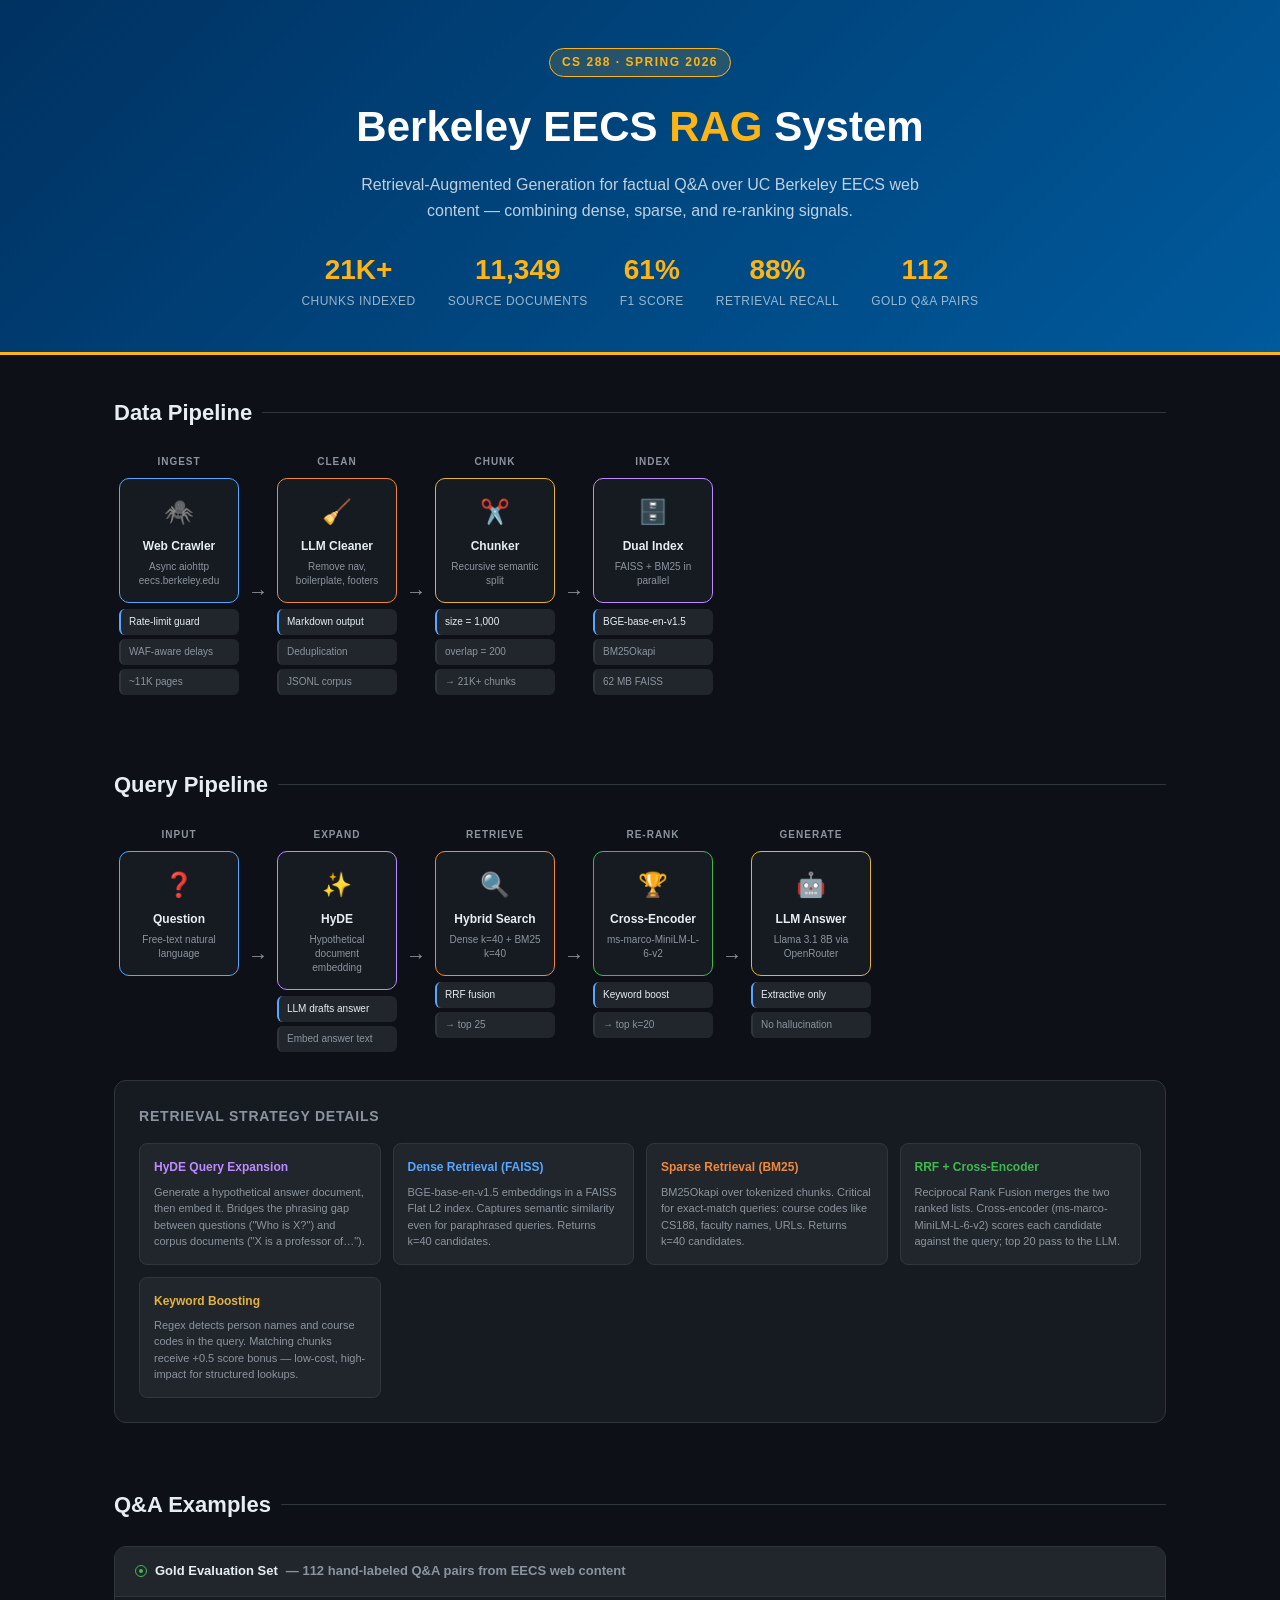
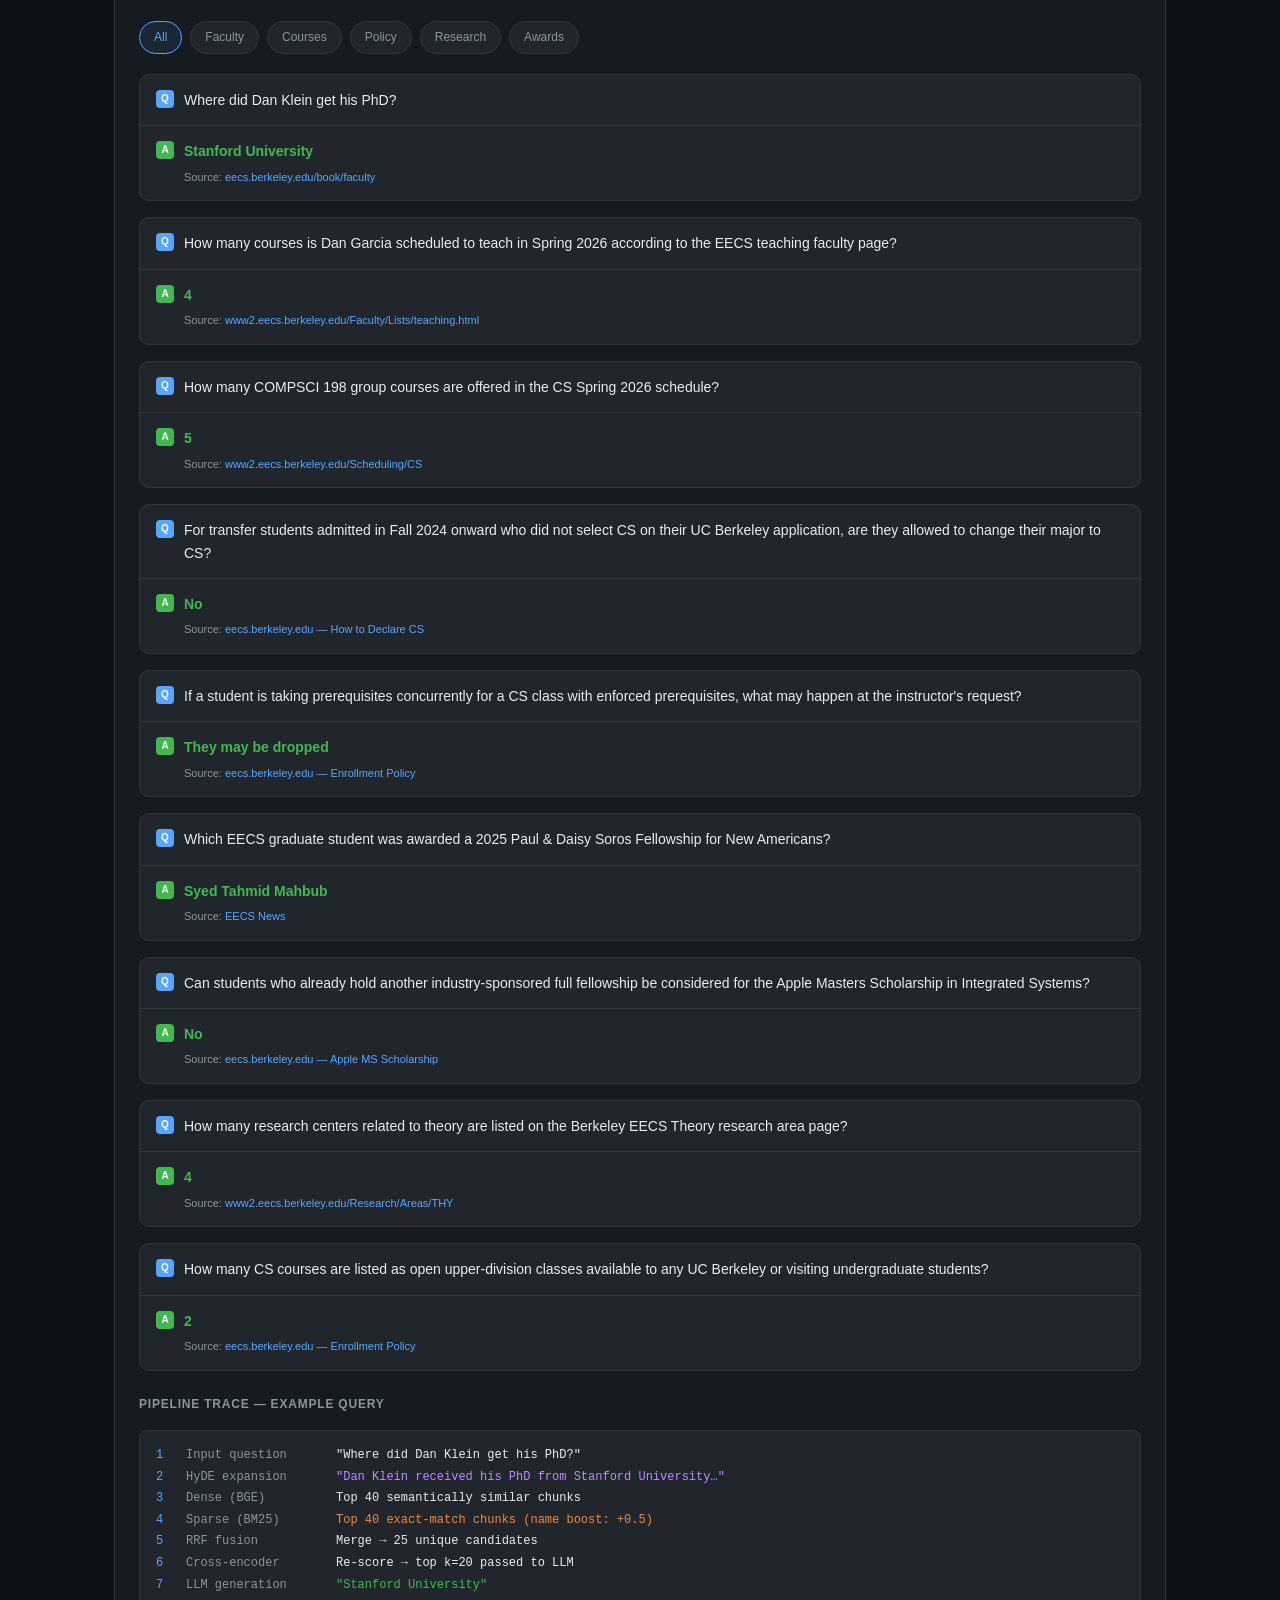
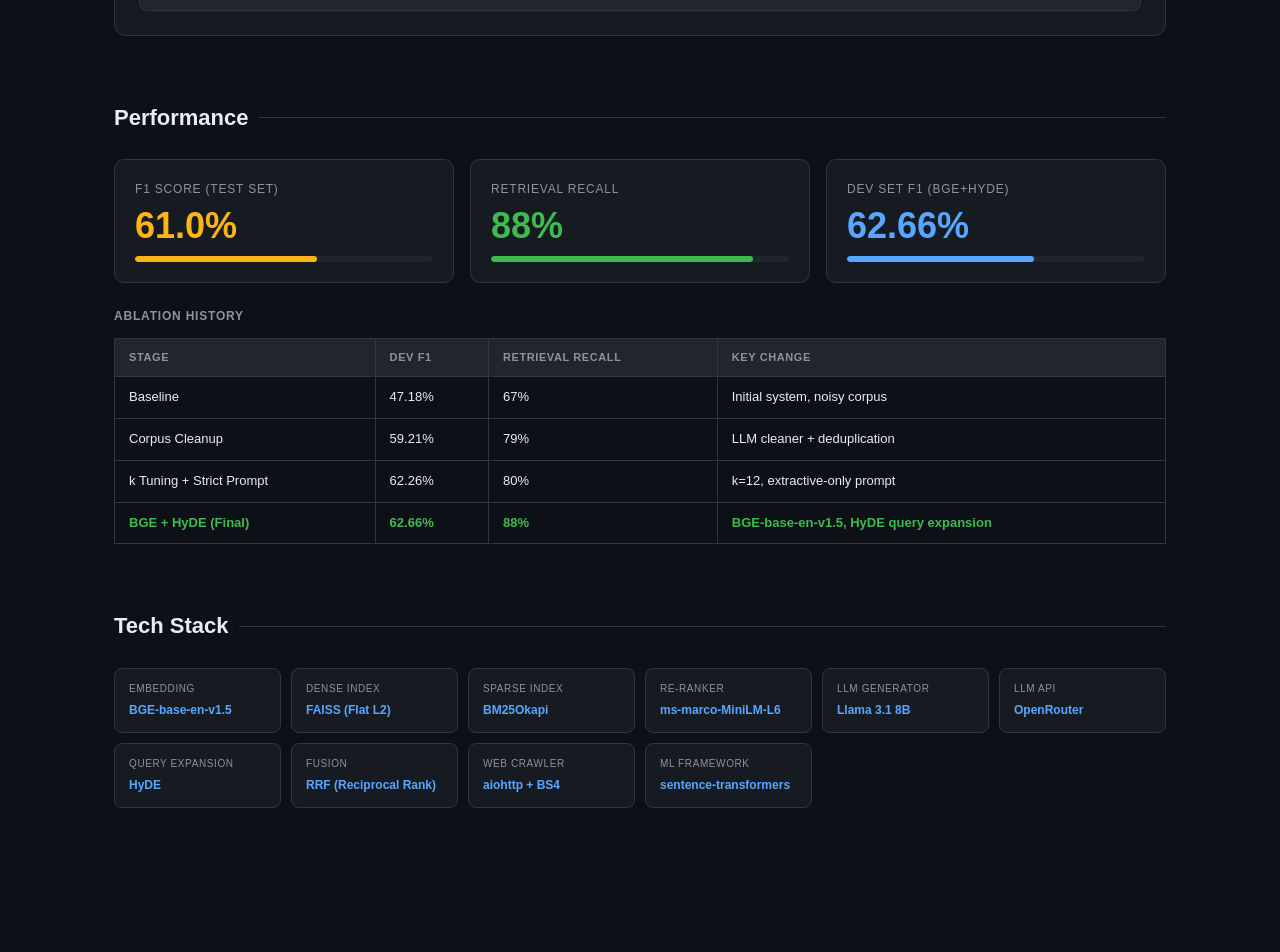
==== projects/rag-demo/index.html @ ad7ba049 "add new demo for rag project" ====
<!DOCTYPE html>
<html lang="en">
<head>
  <meta charset="UTF-8" />
  <meta name="viewport" content="width=device-width, initial-scale=1.0" />
  <title>Berkeley EECS RAG — Demo</title>
  <style>
    :root {
      --bg: #0d1117;
      --surface: #161b22;
      --surface2: #21262d;
      --border: #30363d;
      --blue: #58a6ff;
      --green: #3fb950;
      --orange: #f0883e;
      --purple: #bc8cff;
      --yellow: #e3b341;
      --red: #f85149;
      --text: #e6edf3;
      --text-muted: #8b949e;
      --berkeley-blue: #003262;
      --berkeley-gold: #fdb515;
    }

    * { box-sizing: border-box; margin: 0; padding: 0; }

    body {
      font-family: -apple-system, BlinkMacSystemFont, 'Segoe UI', sans-serif;
      background: var(--bg);
      color: var(--text);
      line-height: 1.6;
    }

    /* ── Header ── */
    header {
      background: linear-gradient(135deg, var(--berkeley-blue) 0%, #005a9c 100%);
      border-bottom: 3px solid var(--berkeley-gold);
      padding: 48px 24px 40px;
      text-align: center;
    }
    header .badge {
      display: inline-block;
      background: rgba(253,181,21,0.15);
      border: 1px solid var(--berkeley-gold);
      color: var(--berkeley-gold);
      font-size: 12px;
      font-weight: 600;
      letter-spacing: 1.5px;
      text-transform: uppercase;
      padding: 4px 12px;
      border-radius: 20px;
      margin-bottom: 16px;
    }
    header h1 {
      font-size: clamp(24px, 5vw, 42px);
      font-weight: 700;
      color: #fff;
      margin-bottom: 12px;
    }
    header h1 span { color: var(--berkeley-gold); }
    header p {
      color: rgba(255,255,255,0.75);
      font-size: 16px;
      max-width: 600px;
      margin: 0 auto 24px;
    }
    .stats-row {
      display: flex;
      justify-content: center;
      gap: 32px;
      flex-wrap: wrap;
    }
    .stat {
      text-align: center;
    }
    .stat-val {
      font-size: 28px;
      font-weight: 700;
      color: var(--berkeley-gold);
    }
    .stat-label {
      font-size: 12px;
      color: rgba(255,255,255,0.6);
      text-transform: uppercase;
      letter-spacing: 0.5px;
    }

    /* ── Layout ── */
    main {
      max-width: 1100px;
      margin: 0 auto;
      padding: 40px 24px 80px;
    }

    section { margin-bottom: 64px; }

    h2 {
      font-size: 22px;
      font-weight: 600;
      color: var(--text);
      margin-bottom: 24px;
      display: flex;
      align-items: center;
      gap: 10px;
    }
    h2::after {
      content: '';
      flex: 1;
      height: 1px;
      background: var(--border);
    }

    /* ── Pipeline ── */
    .pipeline {
      display: flex;
      align-items: stretch;
      gap: 0;
      overflow-x: auto;
      padding-bottom: 8px;
    }
    .pipe-group {
      display: flex;
      flex-direction: column;
      align-items: center;
      min-width: 130px;
    }
    .pipe-group-label {
      font-size: 10px;
      font-weight: 600;
      letter-spacing: 1px;
      text-transform: uppercase;
      color: var(--text-muted);
      margin-bottom: 8px;
      text-align: center;
    }
    .pipe-card {
      background: var(--surface);
      border: 1px solid var(--border);
      border-radius: 10px;
      padding: 14px 12px;
      text-align: center;
      width: 120px;
      transition: border-color 0.2s, transform 0.2s;
      cursor: default;
      position: relative;
    }
    .pipe-card:hover {
      transform: translateY(-3px);
    }
    .pipe-card .icon {
      font-size: 24px;
      margin-bottom: 6px;
    }
    .pipe-card .name {
      font-size: 12px;
      font-weight: 600;
      color: var(--text);
      margin-bottom: 4px;
    }
    .pipe-card .detail {
      font-size: 10px;
      color: var(--text-muted);
      line-height: 1.4;
    }

    /* color themes for pipeline stages */
    .pipe-card.blue  { border-color: var(--blue);   } .pipe-card.blue  .icon { color: var(--blue); }
    .pipe-card.green { border-color: var(--green);  } .pipe-card.green .icon { color: var(--green); }
    .pipe-card.orange{ border-color: var(--orange); } .pipe-card.orange .icon { color: var(--orange); }
    .pipe-card.purple{ border-color: var(--purple); } .pipe-card.purple .icon { color: var(--purple); }
    .pipe-card.yellow{ border-color: var(--yellow); } .pipe-card.yellow .icon { color: var(--yellow); }

    .pipe-arrow {
      display: flex;
      align-items: center;
      padding: 0 4px;
      margin-top: 32px; /* align with card center */
      color: var(--text-muted);
      font-size: 20px;
      flex-shrink: 0;
    }

    /* Sub-steps inside a group */
    .pipe-sub {
      display: flex;
      flex-direction: column;
      gap: 4px;
      margin-top: 6px;
    }
    .sub-step {
      background: var(--surface2);
      border-radius: 6px;
      padding: 5px 8px;
      font-size: 10px;
      color: var(--text-muted);
      text-align: left;
      width: 120px;
      border-left: 2px solid var(--border);
    }
    .sub-step.active { border-left-color: var(--blue); color: var(--text); }

    /* ── Retrieval detail box ── */
    .retrieval-box {
      background: var(--surface);
      border: 1px solid var(--border);
      border-radius: 12px;
      padding: 24px;
      margin-top: 12px;
    }
    .retrieval-box h3 {
      font-size: 14px;
      font-weight: 600;
      color: var(--text-muted);
      text-transform: uppercase;
      letter-spacing: 0.8px;
      margin-bottom: 16px;
    }
    .ret-grid {
      display: grid;
      grid-template-columns: repeat(auto-fit, minmax(200px, 1fr));
      gap: 12px;
    }
    .ret-card {
      background: var(--surface2);
      border: 1px solid var(--border);
      border-radius: 8px;
      padding: 14px;
    }
    .ret-card .ret-title {
      font-size: 12px;
      font-weight: 600;
      margin-bottom: 6px;
    }
    .ret-card .ret-desc {
      font-size: 11px;
      color: var(--text-muted);
      line-height: 1.5;
    }
    .ret-card.dense .ret-title { color: var(--blue); }
    .ret-card.sparse .ret-title { color: var(--orange); }
    .ret-card.hyde .ret-title { color: var(--purple); }
    .ret-card.rerank .ret-title { color: var(--green); }
    .ret-card.boost .ret-title { color: var(--yellow); }

    /* ── Demo section ── */
    .demo-container {
      background: var(--surface);
      border: 1px solid var(--border);
      border-radius: 12px;
      overflow: hidden;
    }
    .demo-header {
      background: var(--surface2);
      border-bottom: 1px solid var(--border);
      padding: 14px 20px;
      display: flex;
      align-items: center;
      gap: 8px;
      font-size: 13px;
      font-weight: 600;
      color: var(--text-muted);
    }
    .demo-header span { color: var(--text); }
    .demo-body { padding: 24px; }

    .example-chips {
      display: flex;
      flex-wrap: wrap;
      gap: 8px;
      margin-bottom: 20px;
    }
    .chip {
      background: var(--surface2);
      border: 1px solid var(--border);
      border-radius: 20px;
      padding: 6px 14px;
      font-size: 12px;
      color: var(--text-muted);
      cursor: pointer;
      transition: all 0.15s;
    }
    .chip:hover, .chip.active {
      border-color: var(--blue);
      color: var(--blue);
      background: rgba(88,166,255,0.08);
    }

    .qa-cards {
      display: flex;
      flex-direction: column;
      gap: 16px;
    }
    .qa-card {
      background: var(--surface2);
      border: 1px solid var(--border);
      border-radius: 10px;
      overflow: hidden;
      transition: border-color 0.2s;
    }
    .qa-card:hover { border-color: var(--blue); }
    .qa-q {
      padding: 14px 16px;
      font-size: 14px;
      color: var(--text);
      border-bottom: 1px solid var(--border);
      display: flex;
      align-items: flex-start;
      gap: 10px;
    }
    .qa-q::before {
      content: 'Q';
      background: var(--blue);
      color: #fff;
      font-size: 10px;
      font-weight: 700;
      width: 18px;
      height: 18px;
      border-radius: 4px;
      display: flex;
      align-items: center;
      justify-content: center;
      flex-shrink: 0;
      margin-top: 1px;
    }
    .qa-a {
      padding: 14px 16px;
      font-size: 14px;
      display: flex;
      align-items: flex-start;
      gap: 10px;
    }
    .qa-a::before {
      content: 'A';
      background: var(--green);
      color: #fff;
      font-size: 10px;
      font-weight: 700;
      width: 18px;
      height: 18px;
      border-radius: 4px;
      display: flex;
      align-items: center;
      justify-content: center;
      flex-shrink: 0;
      margin-top: 1px;
    }
    .qa-answer { color: var(--green); font-weight: 600; }
    .qa-source {
      margin-top: 6px;
      font-size: 11px;
      color: var(--text-muted);
    }
    .qa-source a { color: var(--blue); text-decoration: none; }
    .qa-source a:hover { text-decoration: underline; }

    /* Pipeline trace animation */
    .trace-box {
      background: var(--surface2);
      border: 1px solid var(--border);
      border-radius: 8px;
      padding: 14px 16px;
      font-family: 'SF Mono', 'Fira Code', monospace;
      font-size: 12px;
      color: var(--text-muted);
      margin-top: 16px;
      line-height: 1.8;
    }
    .trace-box .step { display: flex; gap: 10px; }
    .trace-box .step-num { color: var(--blue); min-width: 20px; }
    .trace-box .step-label { color: var(--text-muted); min-width: 140px; }
    .trace-box .step-val { color: var(--text); }
    .trace-box .step-val.green { color: var(--green); }
    .trace-box .step-val.orange { color: var(--orange); }
    .trace-box .step-val.purple { color: var(--purple); }

    /* ── Performance ── */
    .perf-grid {
      display: grid;
      grid-template-columns: repeat(auto-fit, minmax(220px, 1fr));
      gap: 16px;
    }
    .perf-card {
      background: var(--surface);
      border: 1px solid var(--border);
      border-radius: 10px;
      padding: 20px;
    }
    .perf-card .metric-name {
      font-size: 12px;
      text-transform: uppercase;
      letter-spacing: 0.8px;
      color: var(--text-muted);
      margin-bottom: 8px;
    }
    .perf-card .metric-val {
      font-size: 36px;
      font-weight: 700;
      color: var(--text);
      line-height: 1;
      margin-bottom: 12px;
    }
    .perf-card .metric-val.gold { color: var(--berkeley-gold); }
    .perf-card .metric-val.green { color: var(--green); }
    .perf-card .metric-val.blue { color: var(--blue); }
    .progress-bar {
      background: var(--surface2);
      border-radius: 4px;
      height: 6px;
      overflow: hidden;
    }
    .progress-fill {
      height: 100%;
      border-radius: 4px;
      transition: width 1.5s cubic-bezier(0.4,0,0.2,1);
    }
    .fill-gold { background: var(--berkeley-gold); }
    .fill-green { background: var(--green); }
    .fill-blue { background: var(--blue); }

    .ablation-table {
      width: 100%;
      border-collapse: collapse;
      font-size: 13px;
    }
    .ablation-table th {
      background: var(--surface2);
      border: 1px solid var(--border);
      padding: 10px 14px;
      text-align: left;
      color: var(--text-muted);
      font-weight: 600;
      font-size: 11px;
      text-transform: uppercase;
      letter-spacing: 0.6px;
    }
    .ablation-table td {
      border: 1px solid var(--border);
      padding: 10px 14px;
      color: var(--text);
    }
    .ablation-table tr:last-child td { color: var(--green); font-weight: 600; }
    .ablation-table tr:hover td { background: var(--surface2); }
    .ablation-table td.highlight { color: var(--berkeley-gold); }

    /* ── Tech stack ── */
    .stack-grid {
      display: grid;
      grid-template-columns: repeat(auto-fill, minmax(160px, 1fr));
      gap: 10px;
    }
    .stack-item {
      background: var(--surface);
      border: 1px solid var(--border);
      border-radius: 8px;
      padding: 12px 14px;
      font-size: 12px;
    }
    .stack-item .stack-role {
      font-size: 10px;
      text-transform: uppercase;
      letter-spacing: 0.6px;
      color: var(--text-muted);
      margin-bottom: 4px;
    }
    .stack-item .stack-name { font-weight: 600; color: var(--blue); }

    /* ── Responsive ── */
    @media (max-width: 700px) {
      .pipeline { flex-direction: column; align-items: flex-start; }
      .pipe-arrow { transform: rotate(90deg); margin: 4px auto; }
    }
  </style>
</head>
<body>

<!-- ═══════════════ HEADER ═══════════════ -->
<header>
  <div class="badge">CS 288 · Spring 2026</div>
  <h1>Berkeley EECS <span>RAG</span> System</h1>
  <p>Retrieval-Augmented Generation for factual Q&amp;A over UC Berkeley EECS web content — combining dense, sparse, and re-ranking signals.</p>
  <div class="stats-row">
    <div class="stat"><div class="stat-val">21K+</div><div class="stat-label">Chunks Indexed</div></div>
    <div class="stat"><div class="stat-val">11,349</div><div class="stat-label">Source Documents</div></div>
    <div class="stat"><div class="stat-val">61%</div><div class="stat-label">F1 Score</div></div>
    <div class="stat"><div class="stat-val">88%</div><div class="stat-label">Retrieval Recall</div></div>
    <div class="stat"><div class="stat-val">112</div><div class="stat-label">Gold Q&amp;A Pairs</div></div>
  </div>
</header>

<main>

  <!-- ═══════════════ DATA PIPELINE ═══════════════ -->
  <section>
    <h2>Data Pipeline</h2>
    <div class="pipeline">

      <!-- Stage 1: Crawl -->
      <div class="pipe-group">
        <div class="pipe-group-label">Ingest</div>
        <div class="pipe-card blue">
          <div class="icon">🕷️</div>
          <div class="name">Web Crawler</div>
          <div class="detail">Async aiohttp<br/>eecs.berkeley.edu</div>
        </div>
        <div class="pipe-sub">
          <div class="sub-step active">Rate-limit guard</div>
          <div class="sub-step">WAF-aware delays</div>
          <div class="sub-step">~11K pages</div>
        </div>
      </div>
      <div class="pipe-arrow">→</div>

      <!-- Stage 2: Clean -->
      <div class="pipe-group">
        <div class="pipe-group-label">Clean</div>
        <div class="pipe-card orange">
          <div class="icon">🧹</div>
          <div class="name">LLM Cleaner</div>
          <div class="detail">Remove nav, boilerplate, footers</div>
        </div>
        <div class="pipe-sub">
          <div class="sub-step active">Markdown output</div>
          <div class="sub-step">Deduplication</div>
          <div class="sub-step">JSONL corpus</div>
        </div>
      </div>
      <div class="pipe-arrow">→</div>

      <!-- Stage 3: Chunk -->
      <div class="pipe-group">
        <div class="pipe-group-label">Chunk</div>
        <div class="pipe-card yellow">
          <div class="icon">✂️</div>
          <div class="name">Chunker</div>
          <div class="detail">Recursive semantic split</div>
        </div>
        <div class="pipe-sub">
          <div class="sub-step active">size = 1,000</div>
          <div class="sub-step">overlap = 200</div>
          <div class="sub-step">→ 21K+ chunks</div>
        </div>
      </div>
      <div class="pipe-arrow">→</div>

      <!-- Stage 4: Index -->
      <div class="pipe-group">
        <div class="pipe-group-label">Index</div>
        <div class="pipe-card purple">
          <div class="icon">🗄️</div>
          <div class="name">Dual Index</div>
          <div class="detail">FAISS + BM25 in parallel</div>
        </div>
        <div class="pipe-sub">
          <div class="sub-step active">BGE-base-en-v1.5</div>
          <div class="sub-step">BM25Okapi</div>
          <div class="sub-step">62 MB FAISS</div>
        </div>
      </div>

    </div>
  </section>

  <!-- ═══════════════ QUERY PIPELINE ═══════════════ -->
  <section>
    <h2>Query Pipeline</h2>
    <div class="pipeline">

      <div class="pipe-group">
        <div class="pipe-group-label">Input</div>
        <div class="pipe-card blue">
          <div class="icon">❓</div>
          <div class="name">Question</div>
          <div class="detail">Free-text natural language</div>
        </div>
      </div>
      <div class="pipe-arrow">→</div>

      <div class="pipe-group">
        <div class="pipe-group-label">Expand</div>
        <div class="pipe-card purple">
          <div class="icon">✨</div>
          <div class="name">HyDE</div>
          <div class="detail">Hypothetical document embedding</div>
        </div>
        <div class="pipe-sub">
          <div class="sub-step active">LLM drafts answer</div>
          <div class="sub-step">Embed answer text</div>
        </div>
      </div>
      <div class="pipe-arrow">→</div>

      <div class="pipe-group">
        <div class="pipe-group-label">Retrieve</div>
        <div class="pipe-card orange">
          <div class="icon">🔍</div>
          <div class="name">Hybrid Search</div>
          <div class="detail">Dense k=40 + BM25 k=40</div>
        </div>
        <div class="pipe-sub">
          <div class="sub-step active">RRF fusion</div>
          <div class="sub-step">→ top 25</div>
        </div>
      </div>
      <div class="pipe-arrow">→</div>

      <div class="pipe-group">
        <div class="pipe-group-label">Re-rank</div>
        <div class="pipe-card green">
          <div class="icon">🏆</div>
          <div class="name">Cross-Encoder</div>
          <div class="detail">ms-marco-MiniLM-L-6-v2</div>
        </div>
        <div class="pipe-sub">
          <div class="sub-step active">Keyword boost</div>
          <div class="sub-step">→ top k=20</div>
        </div>
      </div>
      <div class="pipe-arrow">→</div>

      <div class="pipe-group">
        <div class="pipe-group-label">Generate</div>
        <div class="pipe-card yellow">
          <div class="icon">🤖</div>
          <div class="name">LLM Answer</div>
          <div class="detail">Llama 3.1 8B via OpenRouter</div>
        </div>
        <div class="pipe-sub">
          <div class="sub-step active">Extractive only</div>
          <div class="sub-step">No hallucination</div>
        </div>
      </div>

    </div>

    <!-- Retrieval detail -->
    <div class="retrieval-box" style="margin-top:20px;">
      <h3>Retrieval Strategy Details</h3>
      <div class="ret-grid">
        <div class="ret-card hyde">
          <div class="ret-title">HyDE Query Expansion</div>
          <div class="ret-desc">Generate a hypothetical answer document, then embed it. Bridges the phrasing gap between questions ("Who is X?") and corpus documents ("X is a professor of…").</div>
        </div>
        <div class="ret-card dense">
          <div class="ret-title">Dense Retrieval (FAISS)</div>
          <div class="ret-desc">BGE-base-en-v1.5 embeddings in a FAISS Flat L2 index. Captures semantic similarity even for paraphrased queries. Returns k=40 candidates.</div>
        </div>
        <div class="ret-card sparse">
          <div class="ret-title">Sparse Retrieval (BM25)</div>
          <div class="ret-desc">BM25Okapi over tokenized chunks. Critical for exact-match queries: course codes like CS188, faculty names, URLs. Returns k=40 candidates.</div>
        </div>
        <div class="ret-card rerank">
          <div class="ret-title">RRF + Cross-Encoder</div>
          <div class="ret-desc">Reciprocal Rank Fusion merges the two ranked lists. Cross-encoder (ms-marco-MiniLM-L-6-v2) scores each candidate against the query; top 20 pass to the LLM.</div>
        </div>
        <div class="ret-card boost">
          <div class="ret-title">Keyword Boosting</div>
          <div class="ret-desc">Regex detects person names and course codes in the query. Matching chunks receive +0.5 score bonus — low-cost, high-impact for structured lookups.</div>
        </div>
      </div>
    </div>
  </section>

  <!-- ═══════════════ Q&A DEMO ═══════════════ -->
  <section>
    <h2>Q&amp;A Examples</h2>
    <div class="demo-container">
      <div class="demo-header">
        <svg width="12" height="12" viewBox="0 0 12 12" fill="none"><circle cx="6" cy="6" r="5.5" stroke="#3fb950" stroke-width="1"/><circle cx="6" cy="6" r="2" fill="#3fb950"/></svg>
        <span>Gold Evaluation Set</span> — 112 hand-labeled Q&amp;A pairs from EECS web content
      </div>
      <div class="demo-body">
        <div class="example-chips" id="filterChips">
          <div class="chip active" onclick="filterCards('all', this)">All</div>
          <div class="chip" onclick="filterCards('faculty', this)">Faculty</div>
          <div class="chip" onclick="filterCards('courses', this)">Courses</div>
          <div class="chip" onclick="filterCards('policy', this)">Policy</div>
          <div class="chip" onclick="filterCards('research', this)">Research</div>
          <div class="chip" onclick="filterCards('awards', this)">Awards</div>
        </div>

        <div class="qa-cards" id="qaCards">

          <div class="qa-card" data-cat="faculty">
            <div class="qa-q">Where did Dan Klein get his PhD?</div>
            <div class="qa-a">
              <div>
                <span class="qa-answer">Stanford University</span>
                <div class="qa-source">Source: <a href="https://eecs.berkeley.edu/book/faculty/" target="_blank">eecs.berkeley.edu/book/faculty</a></div>
              </div>
            </div>
          </div>

          <div class="qa-card" data-cat="faculty">
            <div class="qa-q">How many courses is Dan Garcia scheduled to teach in Spring 2026 according to the EECS teaching faculty page?</div>
            <div class="qa-a">
              <div>
                <span class="qa-answer">4</span>
                <div class="qa-source">Source: <a href="https://www2.eecs.berkeley.edu/Faculty/Lists/teaching.html" target="_blank">www2.eecs.berkeley.edu/Faculty/Lists/teaching.html</a></div>
              </div>
            </div>
          </div>

          <div class="qa-card" data-cat="courses">
            <div class="qa-q">How many COMPSCI 198 group courses are offered in the CS Spring 2026 schedule?</div>
            <div class="qa-a">
              <div>
                <span class="qa-answer">5</span>
                <div class="qa-source">Source: <a href="https://www2.eecs.berkeley.edu/Scheduling/CS/schedule.html" target="_blank">www2.eecs.berkeley.edu/Scheduling/CS</a></div>
              </div>
            </div>
          </div>

          <div class="qa-card" data-cat="policy">
            <div class="qa-q">For transfer students admitted in Fall 2024 onward who did not select CS on their UC Berkeley application, are they allowed to change their major to CS?</div>
            <div class="qa-a">
              <div>
                <span class="qa-answer">No</span>
                <div class="qa-source">Source: <a href="https://eecs.berkeley.edu/resources/undergrads/cs/how-to-declare-cs/" target="_blank">eecs.berkeley.edu — How to Declare CS</a></div>
              </div>
            </div>
          </div>

          <div class="qa-card" data-cat="policy">
            <div class="qa-q">If a student is taking prerequisites concurrently for a CS class with enforced prerequisites, what may happen at the instructor's request?</div>
            <div class="qa-a">
              <div>
                <span class="qa-answer">They may be dropped</span>
                <div class="qa-source">Source: <a href="https://eecs.berkeley.edu/resources/undergrads/cs/enrollment-policy/" target="_blank">eecs.berkeley.edu — Enrollment Policy</a></div>
              </div>
            </div>
          </div>

          <div class="qa-card" data-cat="awards">
            <div class="qa-q">Which EECS graduate student was awarded a 2025 Paul &amp; Daisy Soros Fellowship for New Americans?</div>
            <div class="qa-a">
              <div>
                <span class="qa-answer">Syed Tahmid Mahbub</span>
                <div class="qa-source">Source: <a href="https://eecs.berkeley.edu/news/graduate-student-syed-tahmid-mahbub-awarded-paul-daisy-soros-fellowship/" target="_blank">EECS News</a></div>
              </div>
            </div>
          </div>

          <div class="qa-card" data-cat="policy">
            <div class="qa-q">Can students who already hold another industry-sponsored full fellowship be considered for the Apple Masters Scholarship in Integrated Systems?</div>
            <div class="qa-a">
              <div>
                <span class="qa-answer">No</span>
                <div class="qa-source">Source: <a href="https://eecs.berkeley.edu/academics/graduate/fellowships/apple-ms-scholarship/" target="_blank">eecs.berkeley.edu — Apple MS Scholarship</a></div>
              </div>
            </div>
          </div>

          <div class="qa-card" data-cat="research">
            <div class="qa-q">How many research centers related to theory are listed on the Berkeley EECS Theory research area page?</div>
            <div class="qa-a">
              <div>
                <span class="qa-answer">4</span>
                <div class="qa-source">Source: <a href="https://www2.eecs.berkeley.edu/Research/Areas/THY/" target="_blank">www2.eecs.berkeley.edu/Research/Areas/THY</a></div>
              </div>
            </div>
          </div>

          <div class="qa-card" data-cat="courses">
            <div class="qa-q">How many CS courses are listed as open upper-division classes available to any UC Berkeley or visiting undergraduate students?</div>
            <div class="qa-a">
              <div>
                <span class="qa-answer">2</span>
                <div class="qa-source">Source: <a href="https://eecs.berkeley.edu/resources/undergrads/cs/enrollment-policy/" target="_blank">eecs.berkeley.edu — Enrollment Policy</a></div>
              </div>
            </div>
          </div>

        </div>

        <!-- Trace example -->
        <div style="margin-top:24px;">
          <div style="font-size:12px; font-weight:600; text-transform:uppercase; letter-spacing:0.8px; color:var(--text-muted); margin-bottom:8px;">Pipeline Trace — Example Query</div>
          <div class="trace-box">
            <div class="step"><span class="step-num">1</span><span class="step-label">Input question</span><span class="step-val">"Where did Dan Klein get his PhD?"</span></div>
            <div class="step"><span class="step-num">2</span><span class="step-label">HyDE expansion</span><span class="step-val purple">"Dan Klein received his PhD from Stanford University…"</span></div>
            <div class="step"><span class="step-num">3</span><span class="step-label">Dense (BGE)</span><span class="step-val">Top 40 semantically similar chunks</span></div>
            <div class="step"><span class="step-num">4</span><span class="step-label">Sparse (BM25)</span><span class="step-val orange">Top 40 exact-match chunks (name boost: +0.5)</span></div>
            <div class="step"><span class="step-num">5</span><span class="step-label">RRF fusion</span><span class="step-val">Merge → 25 unique candidates</span></div>
            <div class="step"><span class="step-num">6</span><span class="step-label">Cross-encoder</span><span class="step-val">Re-score → top k=20 passed to LLM</span></div>
            <div class="step"><span class="step-num">7</span><span class="step-label">LLM generation</span><span class="step-val green">"Stanford University"</span></div>
          </div>
        </div>
      </div>
    </div>
  </section>

  <!-- ═══════════════ PERFORMANCE ═══════════════ -->
  <section>
    <h2>Performance</h2>
    <div class="perf-grid" style="margin-bottom:24px;">
      <div class="perf-card">
        <div class="metric-name">F1 Score (Test Set)</div>
        <div class="metric-val gold">61.0%</div>
        <div class="progress-bar"><div class="progress-fill fill-gold" style="width:61%"></div></div>
      </div>
      <div class="perf-card">
        <div class="metric-name">Retrieval Recall</div>
        <div class="metric-val green">88%</div>
        <div class="progress-bar"><div class="progress-fill fill-green" style="width:88%"></div></div>
      </div>
      <div class="perf-card">
        <div class="metric-name">Dev Set F1 (BGE+HyDE)</div>
        <div class="metric-val blue">62.66%</div>
        <div class="progress-bar"><div class="progress-fill fill-blue" style="width:62.66%"></div></div>
      </div>
    </div>

    <div style="margin-bottom:12px; font-size:12px; font-weight:600; text-transform:uppercase; letter-spacing:0.8px; color:var(--text-muted);">Ablation History</div>
    <table class="ablation-table">
      <thead>
        <tr>
          <th>Stage</th>
          <th>Dev F1</th>
          <th>Retrieval Recall</th>
          <th>Key Change</th>
        </tr>
      </thead>
      <tbody>
        <tr>
          <td>Baseline</td>
          <td>47.18%</td>
          <td>67%</td>
          <td>Initial system, noisy corpus</td>
        </tr>
        <tr>
          <td>Corpus Cleanup</td>
          <td>59.21%</td>
          <td>79%</td>
          <td>LLM cleaner + deduplication</td>
        </tr>
        <tr>
          <td>k Tuning + Strict Prompt</td>
          <td>62.26%</td>
          <td>80%</td>
          <td>k=12, extractive-only prompt</td>
        </tr>
        <tr>
          <td>BGE + HyDE (Final)</td>
          <td class="highlight">62.66%</td>
          <td class="highlight">88%</td>
          <td>BGE-base-en-v1.5, HyDE query expansion</td>
        </tr>
      </tbody>
    </table>
  </section>

  <!-- ═══════════════ TECH STACK ═══════════════ -->
  <section>
    <h2>Tech Stack</h2>
    <div class="stack-grid">
      <div class="stack-item"><div class="stack-role">Embedding</div><div class="stack-name">BGE-base-en-v1.5</div></div>
      <div class="stack-item"><div class="stack-role">Dense Index</div><div class="stack-name">FAISS (Flat L2)</div></div>
      <div class="stack-item"><div class="stack-role">Sparse Index</div><div class="stack-name">BM25Okapi</div></div>
      <div class="stack-item"><div class="stack-role">Re-ranker</div><div class="stack-name">ms-marco-MiniLM-L6</div></div>
      <div class="stack-item"><div class="stack-role">LLM Generator</div><div class="stack-name">Llama 3.1 8B</div></div>
      <div class="stack-item"><div class="stack-role">LLM API</div><div class="stack-name">OpenRouter</div></div>
      <div class="stack-item"><div class="stack-role">Query Expansion</div><div class="stack-name">HyDE</div></div>
      <div class="stack-item"><div class="stack-role">Fusion</div><div class="stack-name">RRF (Reciprocal Rank)</div></div>
      <div class="stack-item"><div class="stack-role">Web Crawler</div><div class="stack-name">aiohttp + BS4</div></div>
      <div class="stack-item"><div class="stack-role">ML Framework</div><div class="stack-name">sentence-transformers</div></div>
    </div>
  </section>

</main>

<script>
  function filterCards(cat, el) {
    document.querySelectorAll('#filterChips .chip').forEach(c => c.classList.remove('active'));
    el.classList.add('active');
    document.querySelectorAll('#qaCards .qa-card').forEach(card => {
      card.style.display = (cat === 'all' || card.dataset.cat === cat) ? '' : 'none';
    });
  }

  // Animate progress bars on scroll
  const observer = new IntersectionObserver(entries => {
    entries.forEach(e => {
      if (e.isIntersecting) {
        e.target.querySelectorAll('.progress-fill').forEach(bar => {
          bar.style.width = bar.style.width; // trigger reflow
        });
      }
    });
  }, { threshold: 0.3 });
  document.querySelectorAll('.perf-card').forEach(c => observer.observe(c));
</script>

</body>
</html>
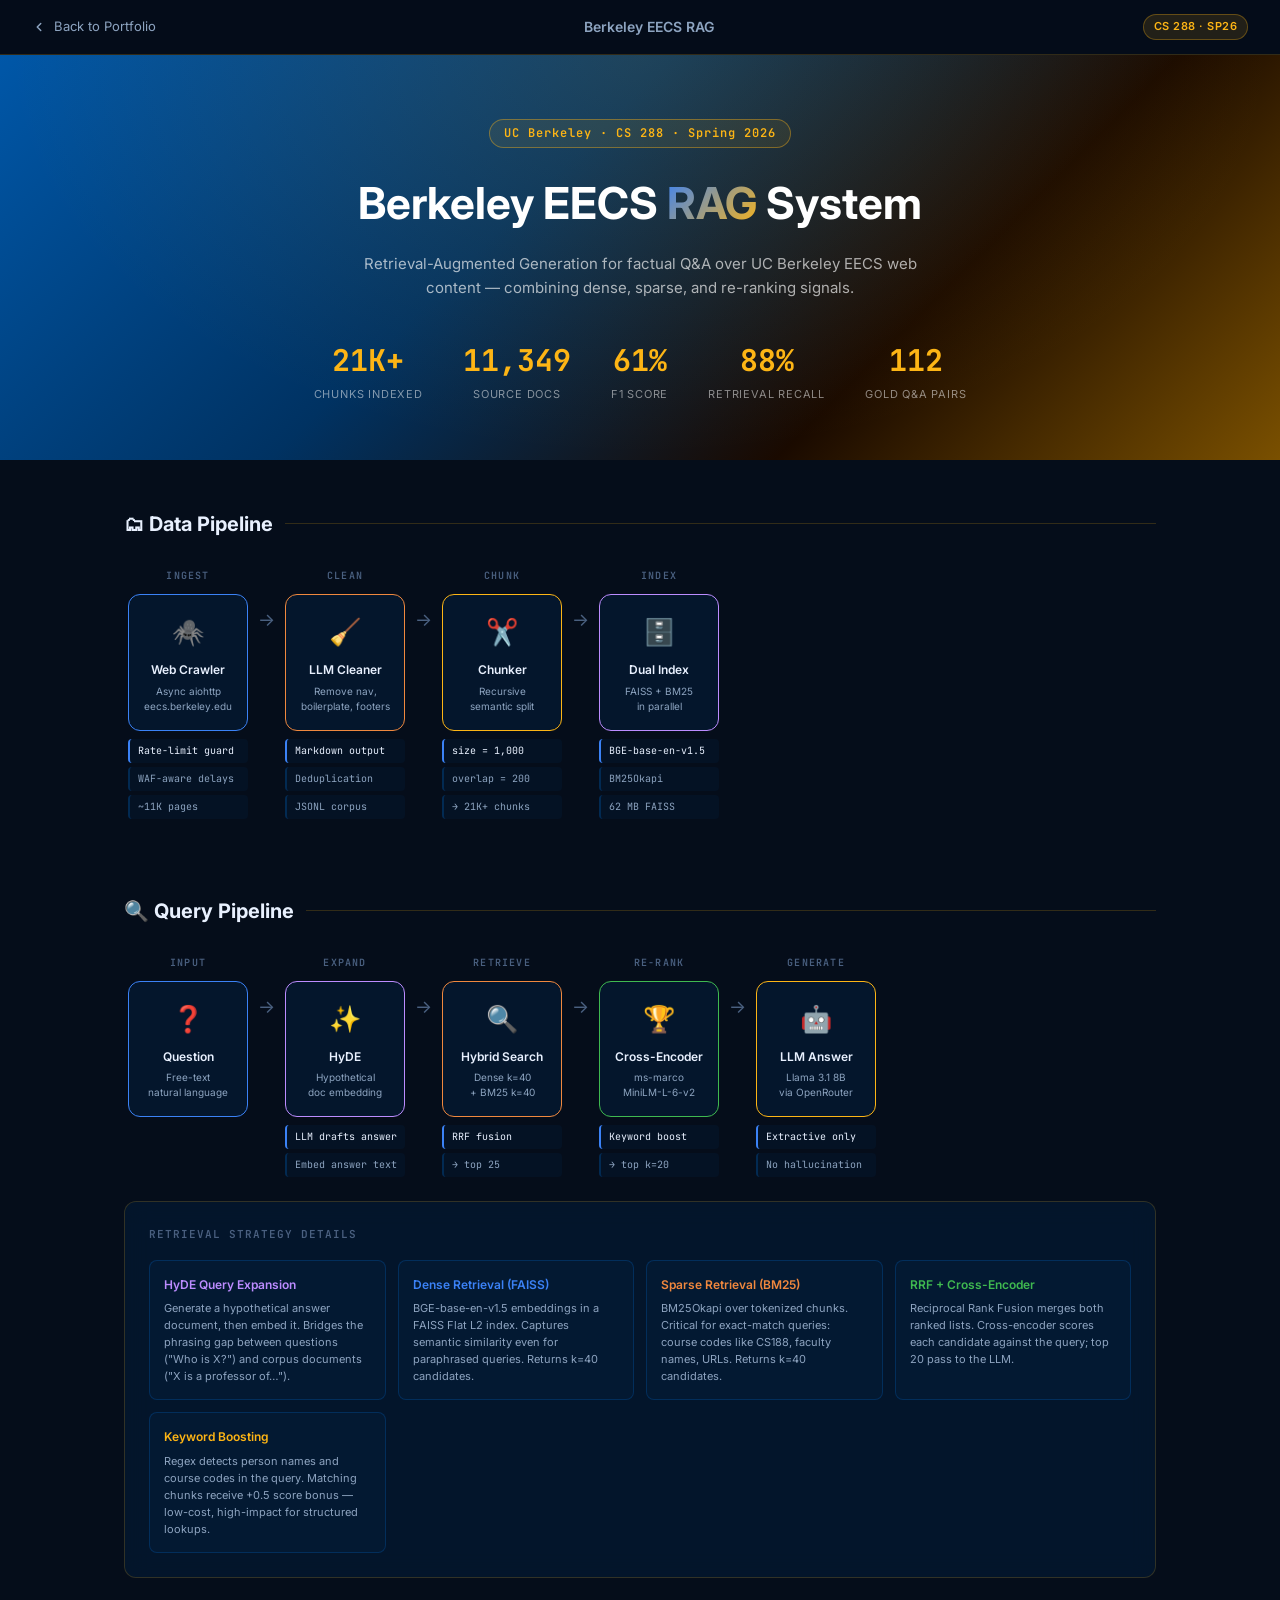
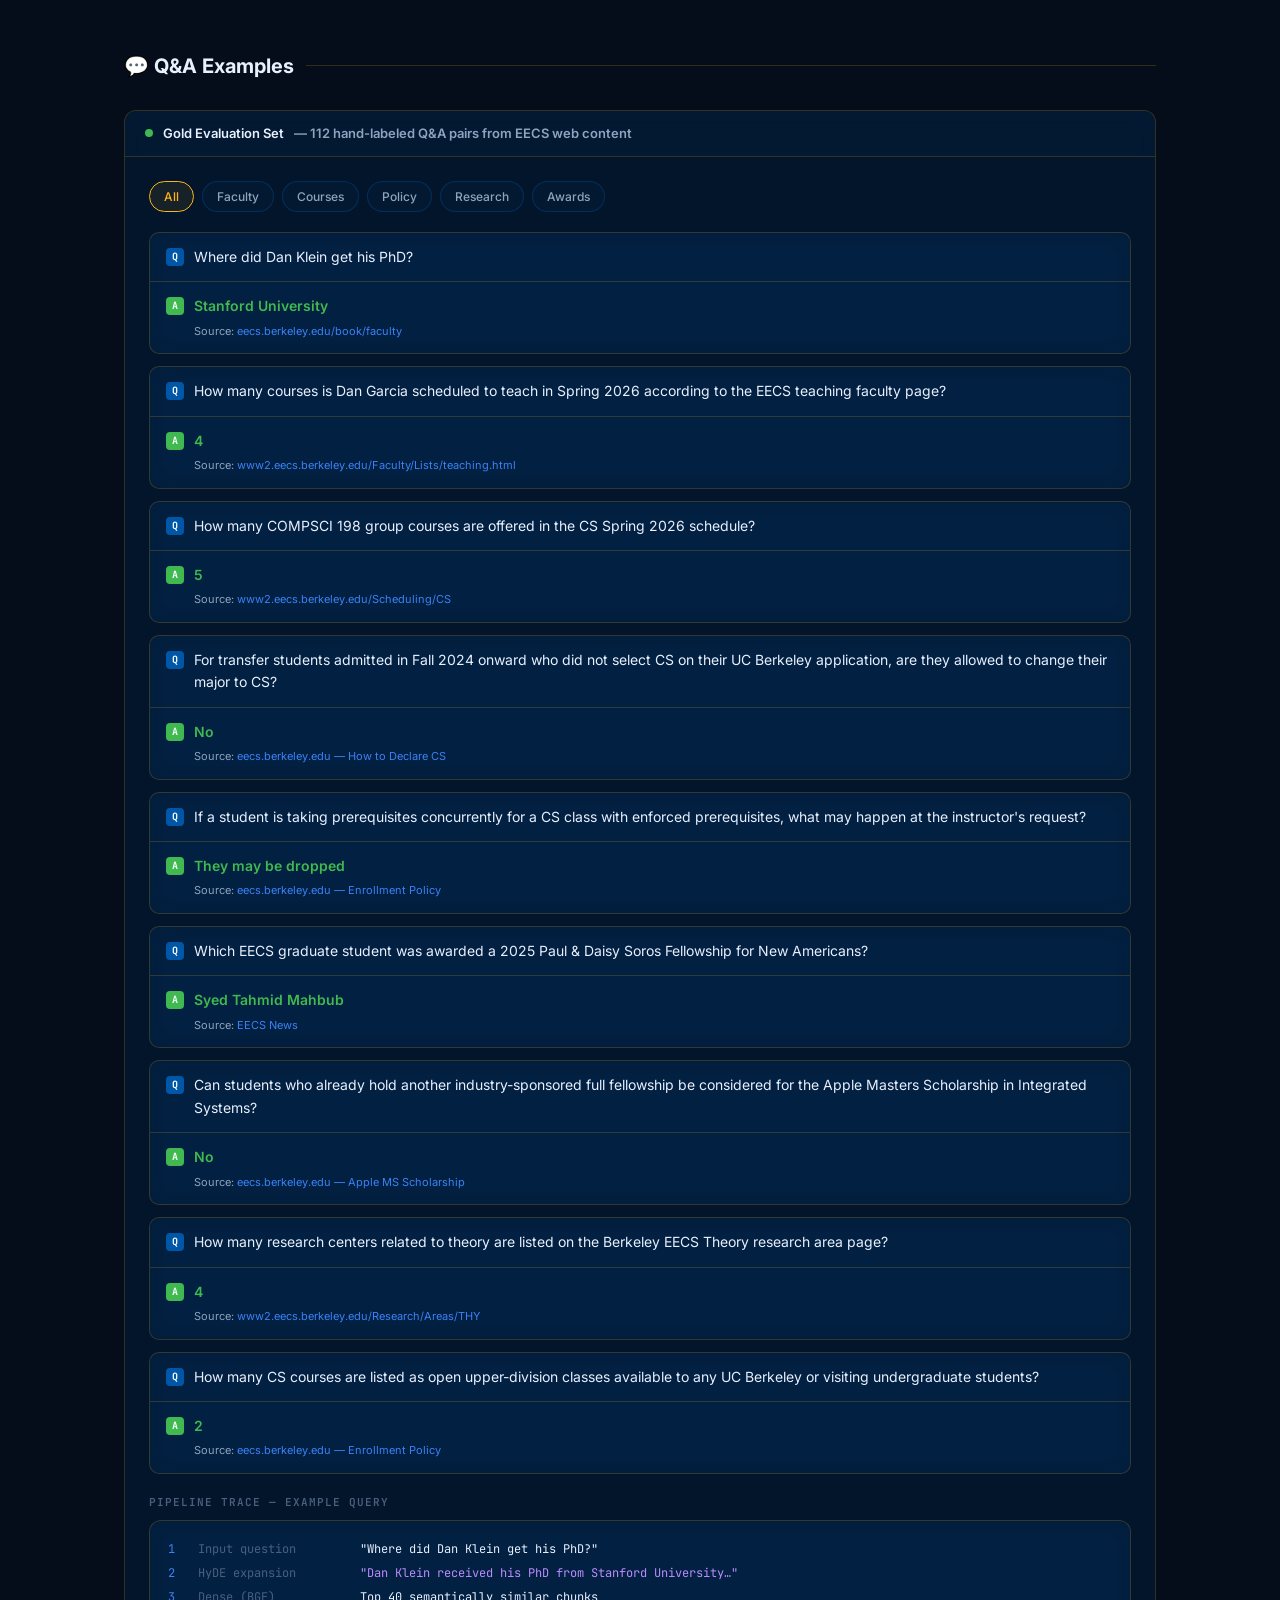
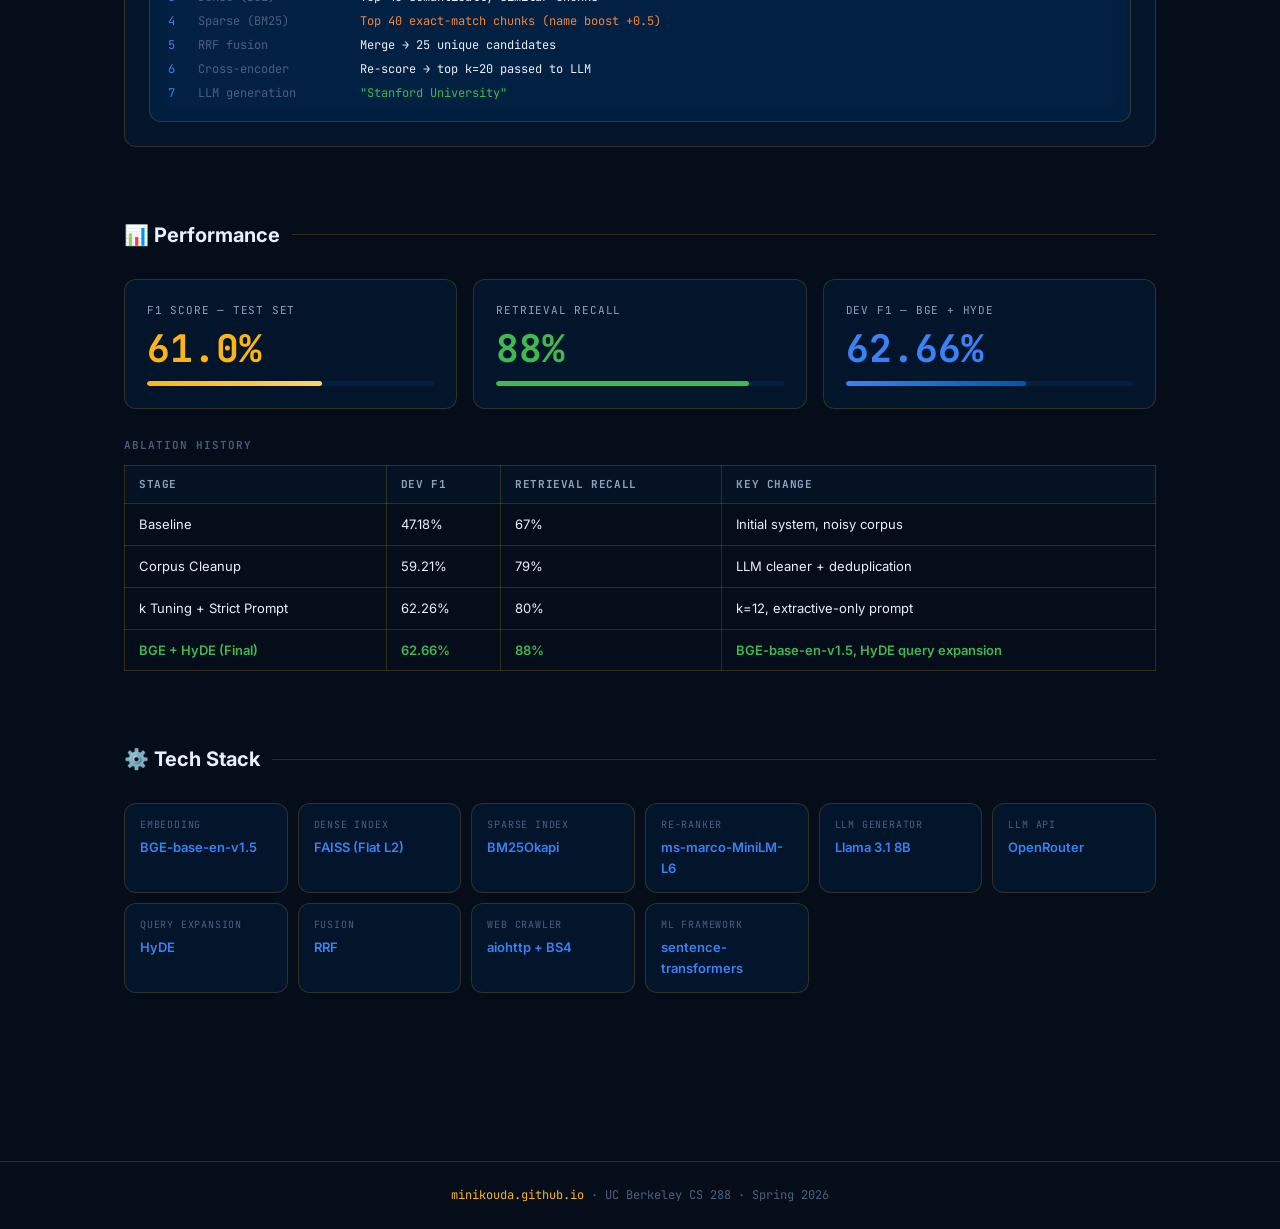
==== commit 5b473780: "new ignore" ====
--- a/projects/rag-demo/index.html
+++ b/projects/rag-demo/index.html
@@ -3,105 +3,182 @@
 <head>
   <meta charset="UTF-8" />
   <meta name="viewport" content="width=device-width, initial-scale=1.0" />
-  <title>Berkeley EECS RAG — Demo</title>
+  <title>Berkeley EECS RAG — Pipeline Demo</title>
+  <link rel="preconnect" href="https://fonts.googleapis.com" />
+  <link rel="preconnect" href="https://fonts.gstatic.com" crossorigin />
+  <link href="https://fonts.googleapis.com/css2?family=Inter:wght@400;500;600;700&family=JetBrains+Mono:wght@400;600&display=swap" rel="stylesheet" />
   <style>
+    *, *::before, *::after { box-sizing: border-box; margin: 0; padding: 0; }
+
     :root {
-      --bg: #0d1117;
-      --surface: #161b22;
-      --surface2: #21262d;
-      --border: #30363d;
-      --blue: #58a6ff;
-      --green: #3fb950;
+      --blue:        #003262;
+      --blue-mid:    #0057a8;
+      --blue-light:  #3b82f6;
+      --gold:        #FDB515;
+      --gold-light:  #ffd166;
+      --bg:          #050d1a;
+      --bg2:         #0a1628;
+      --bg3:         #0f1f38;
+      --surface:     rgba(0, 50, 98, 0.25);
+      --surface2:    rgba(0, 50, 98, 0.15);
+      --border:      rgba(253, 181, 21, 0.18);
+      --border2:     rgba(0, 87, 168, 0.35);
+      --text:        #e8f0fe;
+      --text-muted:  #8da4c0;
+      --text-dim:    #4a6080;
+      --grad:        linear-gradient(135deg, var(--blue-light), var(--gold));
+      --radius:      12px;
+      --shadow:      0 8px 32px rgba(0,0,0,0.4);
+      --shadow-glow: 0 0 30px rgba(253,181,21,0.12);
+      --green:  #3fb950;
+      --purple: #bc8cff;
       --orange: #f0883e;
-      --purple: #bc8cff;
-      --yellow: #e3b341;
-      --red: #f85149;
-      --text: #e6edf3;
-      --text-muted: #8b949e;
-      --berkeley-blue: #003262;
-      --berkeley-gold: #fdb515;
-    }
-
-    * { box-sizing: border-box; margin: 0; padding: 0; }
-
+    }
+
+    html { scroll-behavior: smooth; }
     body {
-      font-family: -apple-system, BlinkMacSystemFont, 'Segoe UI', sans-serif;
+      font-family: 'Inter', sans-serif;
       background: var(--bg);
       color: var(--text);
       line-height: 1.6;
-    }
-
-    /* ── Header ── */
+      overflow-x: hidden;
+    }
+    a { color: inherit; text-decoration: none; }
+    .mono { font-family: 'JetBrains Mono', monospace; }
+
+    ::-webkit-scrollbar { width: 6px; }
+    ::-webkit-scrollbar-track { background: var(--bg); }
+    ::-webkit-scrollbar-thumb { background: var(--blue-mid); border-radius: 3px; }
+    ::-webkit-scrollbar-thumb:hover { background: var(--gold); }
+
+    .glass-card {
+      background: var(--surface);
+      border: 1px solid var(--border);
+      border-radius: var(--radius);
+      backdrop-filter: blur(12px);
+      -webkit-backdrop-filter: blur(12px);
+    }
+
+    /* ── NAV ── */
+    nav {
+      position: sticky;
+      top: 0;
+      z-index: 100;
+      background: rgba(5, 13, 26, 0.85);
+      backdrop-filter: blur(16px);
+      border-bottom: 1px solid var(--border);
+      padding: 14px 32px;
+      display: flex;
+      align-items: center;
+      justify-content: space-between;
+    }
+    .nav-back {
+      display: flex;
+      align-items: center;
+      gap: 8px;
+      font-size: 13px;
+      color: var(--text-muted);
+      transition: color 0.2s;
+    }
+    .nav-back:hover { color: var(--gold); }
+    .nav-title { font-size: 14px; font-weight: 600; color: var(--text-muted); }
+    .nav-badge {
+      font-size: 11px;
+      background: rgba(253,181,21,0.12);
+      border: 1px solid rgba(253,181,21,0.3);
+      color: var(--gold);
+      padding: 3px 10px;
+      border-radius: 20px;
+      font-weight: 600;
+      letter-spacing: 0.5px;
+    }
+
+    /* ── HEADER ── */
     header {
-      background: linear-gradient(135deg, var(--berkeley-blue) 0%, #005a9c 100%);
-      border-bottom: 3px solid var(--berkeley-gold);
-      padding: 48px 24px 40px;
+      background: linear-gradient(135deg, #0057a8 0%, #003262 40%, #1a0a00 70%, #7a5000 100%);
+      padding: 64px 24px 56px;
       text-align: center;
-    }
-    header .badge {
+      position: relative;
+      overflow: hidden;
+    }
+    header::before {
+      content: '';
+      position: absolute;
+      inset: 0;
+      background: radial-gradient(ellipse at 50% 0%, rgba(253,181,21,0.12) 0%, transparent 70%);
+      pointer-events: none;
+    }
+    .course-tag {
       display: inline-block;
-      background: rgba(253,181,21,0.15);
-      border: 1px solid var(--berkeley-gold);
-      color: var(--berkeley-gold);
+      font-family: 'JetBrains Mono', monospace;
       font-size: 12px;
       font-weight: 600;
-      letter-spacing: 1.5px;
-      text-transform: uppercase;
-      padding: 4px 12px;
+      color: var(--gold);
+      border: 1px solid rgba(253,181,21,0.4);
+      background: rgba(253,181,21,0.08);
+      padding: 4px 14px;
       border-radius: 20px;
-      margin-bottom: 16px;
+      margin-bottom: 20px;
+      letter-spacing: 1px;
+      position: relative;
     }
     header h1 {
-      font-size: clamp(24px, 5vw, 42px);
+      font-size: clamp(26px, 5vw, 44px);
       font-weight: 700;
       color: #fff;
-      margin-bottom: 12px;
-    }
-    header h1 span { color: var(--berkeley-gold); }
+      margin-bottom: 14px;
+      position: relative;
+    }
+    header h1 span {
+      background: linear-gradient(135deg, var(--blue-light), var(--gold));
+      -webkit-background-clip: text;
+      -webkit-text-fill-color: transparent;
+      background-clip: text;
+    }
     header p {
-      color: rgba(255,255,255,0.75);
-      font-size: 16px;
-      max-width: 600px;
-      margin: 0 auto 24px;
+      color: rgba(255,255,255,0.65);
+      font-size: 15px;
+      max-width: 580px;
+      margin: 0 auto 36px;
+      position: relative;
     }
     .stats-row {
       display: flex;
       justify-content: center;
-      gap: 32px;
+      gap: 40px;
       flex-wrap: wrap;
-    }
-    .stat {
-      text-align: center;
+      position: relative;
     }
     .stat-val {
-      font-size: 28px;
+      font-size: 30px;
       font-weight: 700;
-      color: var(--berkeley-gold);
+      color: var(--gold);
+      font-family: 'JetBrains Mono', monospace;
     }
     .stat-label {
-      font-size: 12px;
-      color: rgba(255,255,255,0.6);
+      font-size: 11px;
+      color: rgba(255,255,255,0.5);
       text-transform: uppercase;
-      letter-spacing: 0.5px;
-    }
-
-    /* ── Layout ── */
+      letter-spacing: 0.8px;
+      margin-top: 2px;
+    }
+
+    /* ── MAIN ── */
     main {
-      max-width: 1100px;
+      max-width: 1080px;
       margin: 0 auto;
-      padding: 40px 24px 80px;
-    }
-
-    section { margin-bottom: 64px; }
+      padding: 48px 24px 96px;
+    }
+    section { margin-bottom: 72px; }
 
     h2 {
-      font-size: 22px;
-      font-weight: 600;
+      font-size: 20px;
+      font-weight: 700;
       color: var(--text);
-      margin-bottom: 24px;
+      margin-bottom: 28px;
       display: flex;
       align-items: center;
-      gap: 10px;
+      gap: 12px;
     }
     h2::after {
       content: '';
@@ -110,207 +187,145 @@
       background: var(--border);
     }
 
-    /* ── Pipeline ── */
+    /* ── PIPELINE ── */
     .pipeline {
       display: flex;
-      align-items: stretch;
-      gap: 0;
+      align-items: flex-start;
       overflow-x: auto;
-      padding-bottom: 8px;
+      padding-bottom: 4px;
     }
     .pipe-group {
       display: flex;
       flex-direction: column;
       align-items: center;
-      min-width: 130px;
-    }
-    .pipe-group-label {
+      min-width: 128px;
+    }
+    .pipe-label {
       font-size: 10px;
+      font-weight: 600;
+      letter-spacing: 1.2px;
+      text-transform: uppercase;
+      color: var(--text-dim);
+      margin-bottom: 10px;
+      font-family: 'JetBrains Mono', monospace;
+    }
+    .pipe-card {
+      background: var(--surface);
+      border: 1px solid var(--border2);
+      border-radius: var(--radius);
+      padding: 16px 12px;
+      text-align: center;
+      width: 120px;
+      transition: border-color 0.2s, transform 0.2s, box-shadow 0.2s;
+      cursor: default;
+    }
+    .pipe-card:hover { transform: translateY(-4px); box-shadow: var(--shadow-glow); }
+    .pipe-card .p-icon { font-size: 26px; margin-bottom: 8px; }
+    .pipe-card .p-name { font-size: 12px; font-weight: 600; color: var(--text); margin-bottom: 4px; }
+    .pipe-card .p-detail { font-size: 10px; color: var(--text-muted); line-height: 1.5; }
+
+    .pipe-card.c-blue   { border-color: var(--blue-light); } .pipe-card.c-blue   .p-icon { color: var(--blue-light); }
+    .pipe-card.c-gold   { border-color: var(--gold);       } .pipe-card.c-gold   .p-icon { color: var(--gold); }
+    .pipe-card.c-purple { border-color: var(--purple);     } .pipe-card.c-purple .p-icon { color: var(--purple); }
+    .pipe-card.c-orange { border-color: var(--orange);     } .pipe-card.c-orange .p-icon { color: var(--orange); }
+    .pipe-card.c-green  { border-color: var(--green);      } .pipe-card.c-green  .p-icon { color: var(--green); }
+
+    .pipe-sub { display: flex; flex-direction: column; gap: 4px; margin-top: 8px; }
+    .sub-step {
+      background: var(--surface2);
+      border-left: 2px solid var(--border2);
+      border-radius: 4px;
+      padding: 4px 8px;
+      font-size: 10px;
+      color: var(--text-muted);
+      width: 120px;
+      font-family: 'JetBrains Mono', monospace;
+    }
+    .sub-step.lit { border-left-color: var(--blue-light); color: var(--text); }
+
+    .pipe-arrow {
+      display: flex;
+      align-items: center;
+      padding: 0 6px;
+      margin-top: 38px;
+      color: var(--text-dim);
+      font-size: 18px;
+      flex-shrink: 0;
+    }
+
+    /* ── RETRIEVAL DETAIL ── */
+    .ret-box { margin-top: 20px; padding: 24px; }
+    .ret-box h3 {
+      font-size: 11px;
       font-weight: 600;
       letter-spacing: 1px;
       text-transform: uppercase;
-      color: var(--text-muted);
-      margin-bottom: 8px;
-      text-align: center;
-    }
-    .pipe-card {
-      background: var(--surface);
-      border: 1px solid var(--border);
-      border-radius: 10px;
-      padding: 14px 12px;
-      text-align: center;
-      width: 120px;
-      transition: border-color 0.2s, transform 0.2s;
-      cursor: default;
-      position: relative;
-    }
-    .pipe-card:hover {
-      transform: translateY(-3px);
-    }
-    .pipe-card .icon {
-      font-size: 24px;
-      margin-bottom: 6px;
-    }
-    .pipe-card .name {
-      font-size: 12px;
-      font-weight: 600;
-      color: var(--text);
-      margin-bottom: 4px;
-    }
-    .pipe-card .detail {
-      font-size: 10px;
-      color: var(--text-muted);
-      line-height: 1.4;
-    }
-
-    /* color themes for pipeline stages */
-    .pipe-card.blue  { border-color: var(--blue);   } .pipe-card.blue  .icon { color: var(--blue); }
-    .pipe-card.green { border-color: var(--green);  } .pipe-card.green .icon { color: var(--green); }
-    .pipe-card.orange{ border-color: var(--orange); } .pipe-card.orange .icon { color: var(--orange); }
-    .pipe-card.purple{ border-color: var(--purple); } .pipe-card.purple .icon { color: var(--purple); }
-    .pipe-card.yellow{ border-color: var(--yellow); } .pipe-card.yellow .icon { color: var(--yellow); }
-
-    .pipe-arrow {
-      display: flex;
-      align-items: center;
-      padding: 0 4px;
-      margin-top: 32px; /* align with card center */
-      color: var(--text-muted);
-      font-size: 20px;
-      flex-shrink: 0;
-    }
-
-    /* Sub-steps inside a group */
-    .pipe-sub {
-      display: flex;
-      flex-direction: column;
-      gap: 4px;
-      margin-top: 6px;
-    }
-    .sub-step {
-      background: var(--surface2);
-      border-radius: 6px;
-      padding: 5px 8px;
-      font-size: 10px;
-      color: var(--text-muted);
-      text-align: left;
-      width: 120px;
-      border-left: 2px solid var(--border);
-    }
-    .sub-step.active { border-left-color: var(--blue); color: var(--text); }
-
-    /* ── Retrieval detail box ── */
-    .retrieval-box {
-      background: var(--surface);
-      border: 1px solid var(--border);
-      border-radius: 12px;
-      padding: 24px;
-      margin-top: 12px;
-    }
-    .retrieval-box h3 {
-      font-size: 14px;
-      font-weight: 600;
-      color: var(--text-muted);
-      text-transform: uppercase;
-      letter-spacing: 0.8px;
+      color: var(--text-dim);
       margin-bottom: 16px;
-    }
-    .ret-grid {
-      display: grid;
-      grid-template-columns: repeat(auto-fit, minmax(200px, 1fr));
-      gap: 12px;
-    }
+      font-family: 'JetBrains Mono', monospace;
+    }
+    .ret-grid { display: grid; grid-template-columns: repeat(auto-fit, minmax(190px, 1fr)); gap: 12px; }
     .ret-card {
       background: var(--surface2);
-      border: 1px solid var(--border);
+      border: 1px solid var(--border2);
       border-radius: 8px;
       padding: 14px;
     }
-    .ret-card .ret-title {
-      font-size: 12px;
-      font-weight: 600;
-      margin-bottom: 6px;
-    }
-    .ret-card .ret-desc {
-      font-size: 11px;
-      color: var(--text-muted);
-      line-height: 1.5;
-    }
-    .ret-card.dense .ret-title { color: var(--blue); }
-    .ret-card.sparse .ret-title { color: var(--orange); }
-    .ret-card.hyde .ret-title { color: var(--purple); }
-    .ret-card.rerank .ret-title { color: var(--green); }
-    .ret-card.boost .ret-title { color: var(--yellow); }
-
-    /* ── Demo section ── */
-    .demo-container {
-      background: var(--surface);
-      border: 1px solid var(--border);
-      border-radius: 12px;
-      overflow: hidden;
-    }
-    .demo-header {
+    .ret-card .rt { font-size: 12px; font-weight: 600; margin-bottom: 6px; }
+    .ret-card .rd { font-size: 11px; color: var(--text-muted); line-height: 1.55; }
+    .ret-card.hyde   .rt { color: var(--purple); }
+    .ret-card.dense  .rt { color: var(--blue-light); }
+    .ret-card.sparse .rt { color: var(--orange); }
+    .ret-card.rerank .rt { color: var(--green); }
+    .ret-card.boost  .rt { color: var(--gold); }
+
+    /* ── Q&A DEMO ── */
+    .demo-topbar {
       background: var(--surface2);
       border-bottom: 1px solid var(--border);
-      padding: 14px 20px;
+      padding: 12px 20px;
       display: flex;
       align-items: center;
-      gap: 8px;
+      gap: 10px;
       font-size: 13px;
       font-weight: 600;
       color: var(--text-muted);
-    }
-    .demo-header span { color: var(--text); }
+      border-radius: var(--radius) var(--radius) 0 0;
+    }
+    .dot { width: 8px; height: 8px; border-radius: 50%; background: var(--green); flex-shrink: 0; }
+    .demo-topbar span { color: var(--text); }
     .demo-body { padding: 24px; }
 
-    .example-chips {
-      display: flex;
-      flex-wrap: wrap;
-      gap: 8px;
-      margin-bottom: 20px;
-    }
+    .filter-chips { display: flex; flex-wrap: wrap; gap: 8px; margin-bottom: 20px; }
     .chip {
       background: var(--surface2);
-      border: 1px solid var(--border);
+      border: 1px solid var(--border2);
       border-radius: 20px;
-      padding: 6px 14px;
+      padding: 5px 14px;
       font-size: 12px;
+      font-weight: 500;
       color: var(--text-muted);
       cursor: pointer;
       transition: all 0.15s;
     }
     .chip:hover, .chip.active {
-      border-color: var(--blue);
-      color: var(--blue);
-      background: rgba(88,166,255,0.08);
-    }
-
-    .qa-cards {
-      display: flex;
-      flex-direction: column;
-      gap: 16px;
-    }
-    .qa-card {
-      background: var(--surface2);
-      border: 1px solid var(--border);
-      border-radius: 10px;
-      overflow: hidden;
-      transition: border-color 0.2s;
-    }
-    .qa-card:hover { border-color: var(--blue); }
+      border-color: var(--gold);
+      color: var(--gold);
+      background: rgba(253,181,21,0.08);
+    }
+
+    .qa-list { display: flex; flex-direction: column; gap: 12px; }
+    .qa-card { border-radius: 10px; overflow: hidden; transition: border-color 0.2s; }
+    .qa-card:hover { border-color: rgba(253,181,21,0.4); }
     .qa-q {
-      padding: 14px 16px;
+      padding: 13px 16px;
       font-size: 14px;
-      color: var(--text);
       border-bottom: 1px solid var(--border);
       display: flex;
       align-items: flex-start;
       gap: 10px;
     }
-    .qa-q::before {
-      content: 'Q';
-      background: var(--blue);
-      color: #fff;
+    .badge-q, .badge-a {
       font-size: 10px;
       font-weight: 700;
       width: 18px;
@@ -320,574 +335,455 @@
       align-items: center;
       justify-content: center;
       flex-shrink: 0;
-      margin-top: 1px;
-    }
-    .qa-a {
-      padding: 14px 16px;
-      font-size: 14px;
-      display: flex;
-      align-items: flex-start;
-      gap: 10px;
-    }
-    .qa-a::before {
-      content: 'A';
-      background: var(--green);
-      color: #fff;
-      font-size: 10px;
-      font-weight: 700;
-      width: 18px;
-      height: 18px;
-      border-radius: 4px;
-      display: flex;
-      align-items: center;
-      justify-content: center;
-      flex-shrink: 0;
-      margin-top: 1px;
-    }
+      margin-top: 2px;
+      font-family: 'JetBrains Mono', monospace;
+    }
+    .badge-q { background: var(--blue-mid); color: #fff; }
+    .badge-a { background: var(--green); color: #fff; }
+    .qa-a { padding: 13px 16px; font-size: 14px; display: flex; align-items: flex-start; gap: 10px; }
     .qa-answer { color: var(--green); font-weight: 600; }
-    .qa-source {
-      margin-top: 6px;
+    .qa-src { margin-top: 5px; font-size: 11px; color: var(--text-muted); }
+    .qa-src a { color: var(--blue-light); }
+    .qa-src a:hover { text-decoration: underline; }
+
+    /* ── TRACE ── */
+    .trace-wrap { margin-top: 20px; }
+    .trace-label {
       font-size: 11px;
-      color: var(--text-muted);
-    }
-    .qa-source a { color: var(--blue); text-decoration: none; }
-    .qa-source a:hover { text-decoration: underline; }
-
-    /* Pipeline trace animation */
-    .trace-box {
-      background: var(--surface2);
-      border: 1px solid var(--border);
-      border-radius: 8px;
-      padding: 14px 16px;
-      font-family: 'SF Mono', 'Fira Code', monospace;
-      font-size: 12px;
-      color: var(--text-muted);
-      margin-top: 16px;
-      line-height: 1.8;
-    }
-    .trace-box .step { display: flex; gap: 10px; }
-    .trace-box .step-num { color: var(--blue); min-width: 20px; }
-    .trace-box .step-label { color: var(--text-muted); min-width: 140px; }
-    .trace-box .step-val { color: var(--text); }
-    .trace-box .step-val.green { color: var(--green); }
-    .trace-box .step-val.orange { color: var(--orange); }
-    .trace-box .step-val.purple { color: var(--purple); }
-
-    /* ── Performance ── */
-    .perf-grid {
-      display: grid;
-      grid-template-columns: repeat(auto-fit, minmax(220px, 1fr));
-      gap: 16px;
-    }
-    .perf-card {
-      background: var(--surface);
-      border: 1px solid var(--border);
-      border-radius: 10px;
-      padding: 20px;
-    }
-    .perf-card .metric-name {
-      font-size: 12px;
+      font-weight: 600;
+      letter-spacing: 1px;
+      text-transform: uppercase;
+      color: var(--text-dim);
+      margin-bottom: 8px;
+      font-family: 'JetBrains Mono', monospace;
+    }
+    .trace { padding: 16px 18px; font-family: 'JetBrains Mono', monospace; font-size: 12px; line-height: 2; }
+    .trace-row { display: flex; gap: 12px; }
+    .tr-n   { color: var(--blue-light); min-width: 18px; }
+    .tr-lbl { color: var(--text-dim); min-width: 150px; }
+    .tr-val { color: var(--text); }
+    .tr-val.gn { color: var(--green); }
+    .tr-val.pu { color: var(--purple); }
+    .tr-val.or { color: var(--orange); }
+
+    /* ── PERFORMANCE ── */
+    .perf-grid { display: grid; grid-template-columns: repeat(auto-fit, minmax(210px, 1fr)); gap: 16px; margin-bottom: 28px; }
+    .perf-card { padding: 22px; }
+    .perf-name {
+      font-size: 11px;
       text-transform: uppercase;
       letter-spacing: 0.8px;
       color: var(--text-muted);
-      margin-bottom: 8px;
-    }
-    .perf-card .metric-val {
-      font-size: 36px;
-      font-weight: 700;
-      color: var(--text);
-      line-height: 1;
-      margin-bottom: 12px;
-    }
-    .perf-card .metric-val.gold { color: var(--berkeley-gold); }
-    .perf-card .metric-val.green { color: var(--green); }
-    .perf-card .metric-val.blue { color: var(--blue); }
-    .progress-bar {
-      background: var(--surface2);
-      border-radius: 4px;
-      height: 6px;
-      overflow: hidden;
-    }
-    .progress-fill {
-      height: 100%;
-      border-radius: 4px;
-      transition: width 1.5s cubic-bezier(0.4,0,0.2,1);
-    }
-    .fill-gold { background: var(--berkeley-gold); }
-    .fill-green { background: var(--green); }
-    .fill-blue { background: var(--blue); }
-
-    .ablation-table {
-      width: 100%;
-      border-collapse: collapse;
-      font-size: 13px;
-    }
-    .ablation-table th {
+      margin-bottom: 10px;
+      font-family: 'JetBrains Mono', monospace;
+    }
+    .perf-val { font-size: 38px; font-weight: 700; line-height: 1; margin-bottom: 14px; font-family: 'JetBrains Mono', monospace; }
+    .perf-val.gold  { color: var(--gold); }
+    .perf-val.green { color: var(--green); }
+    .perf-val.blue  { color: var(--blue-light); }
+    .prog-track { background: rgba(0,50,98,0.4); border-radius: 4px; height: 5px; overflow: hidden; }
+    .prog-fill { height: 100%; border-radius: 4px; }
+    .prog-fill.gold  { background: linear-gradient(90deg, var(--gold), var(--gold-light)); width: 61%; }
+    .prog-fill.green { background: var(--green); width: 88%; }
+    .prog-fill.blue  { background: linear-gradient(90deg, var(--blue-light), var(--blue-mid)); width: 62.66%; }
+
+    .ablation { width: 100%; border-collapse: collapse; font-size: 13px; }
+    .ablation th {
       background: var(--surface2);
       border: 1px solid var(--border);
       padding: 10px 14px;
       text-align: left;
       color: var(--text-muted);
-      font-weight: 600;
       font-size: 11px;
       text-transform: uppercase;
       letter-spacing: 0.6px;
-    }
-    .ablation-table td {
-      border: 1px solid var(--border);
-      padding: 10px 14px;
-      color: var(--text);
-    }
-    .ablation-table tr:last-child td { color: var(--green); font-weight: 600; }
-    .ablation-table tr:hover td { background: var(--surface2); }
-    .ablation-table td.highlight { color: var(--berkeley-gold); }
-
-    /* ── Tech stack ── */
-    .stack-grid {
-      display: grid;
-      grid-template-columns: repeat(auto-fill, minmax(160px, 1fr));
-      gap: 10px;
-    }
-    .stack-item {
-      background: var(--surface);
-      border: 1px solid var(--border);
-      border-radius: 8px;
-      padding: 12px 14px;
+      font-family: 'JetBrains Mono', monospace;
+    }
+    .ablation td { border: 1px solid var(--border); padding: 10px 14px; }
+    .ablation tr:last-child td { color: var(--green); font-weight: 600; }
+    .ablation tr:hover td { background: var(--surface2); }
+    .ablation td.hl { color: var(--gold); font-weight: 600; }
+
+    /* ── STACK ── */
+    .stack-grid { display: grid; grid-template-columns: repeat(auto-fill, minmax(155px, 1fr)); gap: 10px; }
+    .stack-item { padding: 13px 15px; }
+    .stack-role { font-size: 10px; text-transform: uppercase; letter-spacing: 0.8px; color: var(--text-dim); margin-bottom: 4px; font-family: 'JetBrains Mono', monospace; }
+    .stack-name { font-size: 13px; font-weight: 600; color: var(--blue-light); }
+
+    /* ── FOOTER ── */
+    footer {
+      border-top: 1px solid var(--border);
+      padding: 24px;
+      text-align: center;
       font-size: 12px;
-    }
-    .stack-item .stack-role {
-      font-size: 10px;
-      text-transform: uppercase;
-      letter-spacing: 0.6px;
-      color: var(--text-muted);
-      margin-bottom: 4px;
-    }
-    .stack-item .stack-name { font-weight: 600; color: var(--blue); }
-
-    /* ── Responsive ── */
+      color: var(--text-dim);
+      font-family: 'JetBrains Mono', monospace;
+    }
+    footer a { color: var(--gold); }
+    footer a:hover { text-decoration: underline; }
+
     @media (max-width: 700px) {
       .pipeline { flex-direction: column; align-items: flex-start; }
       .pipe-arrow { transform: rotate(90deg); margin: 4px auto; }
+      .stats-row { gap: 24px; }
     }
   </style>
 </head>
 <body>
 
-<!-- ═══════════════ HEADER ═══════════════ -->
+<nav>
+  <a href="../../" class="nav-back">
+    <svg width="14" height="14" viewBox="0 0 24 24" fill="none" stroke="currentColor" stroke-width="2.5" stroke-linecap="round" stroke-linejoin="round"><polyline points="15 18 9 12 15 6"/></svg>
+    Back to Portfolio
+  </a>
+  <span class="nav-title">Berkeley EECS RAG</span>
+  <span class="nav-badge">CS 288 · SP26</span>
+</nav>
+
 <header>
-  <div class="badge">CS 288 · Spring 2026</div>
+  <div class="course-tag">UC Berkeley · CS 288 · Spring 2026</div>
   <h1>Berkeley EECS <span>RAG</span> System</h1>
   <p>Retrieval-Augmented Generation for factual Q&amp;A over UC Berkeley EECS web content — combining dense, sparse, and re-ranking signals.</p>
   <div class="stats-row">
-    <div class="stat"><div class="stat-val">21K+</div><div class="stat-label">Chunks Indexed</div></div>
-    <div class="stat"><div class="stat-val">11,349</div><div class="stat-label">Source Documents</div></div>
-    <div class="stat"><div class="stat-val">61%</div><div class="stat-label">F1 Score</div></div>
-    <div class="stat"><div class="stat-val">88%</div><div class="stat-label">Retrieval Recall</div></div>
-    <div class="stat"><div class="stat-val">112</div><div class="stat-label">Gold Q&amp;A Pairs</div></div>
+    <div><div class="stat-val">21K+</div><div class="stat-label">Chunks Indexed</div></div>
+    <div><div class="stat-val">11,349</div><div class="stat-label">Source Docs</div></div>
+    <div><div class="stat-val">61%</div><div class="stat-label">F1 Score</div></div>
+    <div><div class="stat-val">88%</div><div class="stat-label">Retrieval Recall</div></div>
+    <div><div class="stat-val">112</div><div class="stat-label">Gold Q&amp;A Pairs</div></div>
   </div>
 </header>
 
 <main>
 
-  <!-- ═══════════════ DATA PIPELINE ═══════════════ -->
   <section>
-    <h2>Data Pipeline</h2>
+    <h2>🗂 Data Pipeline</h2>
     <div class="pipeline">
-
-      <!-- Stage 1: Crawl -->
-      <div class="pipe-group">
-        <div class="pipe-group-label">Ingest</div>
-        <div class="pipe-card blue">
-          <div class="icon">🕷️</div>
-          <div class="name">Web Crawler</div>
-          <div class="detail">Async aiohttp<br/>eecs.berkeley.edu</div>
+      <div class="pipe-group">
+        <div class="pipe-label">Ingest</div>
+        <div class="pipe-card c-blue">
+          <div class="p-icon">🕷️</div>
+          <div class="p-name">Web Crawler</div>
+          <div class="p-detail">Async aiohttp<br/>eecs.berkeley.edu</div>
         </div>
         <div class="pipe-sub">
-          <div class="sub-step active">Rate-limit guard</div>
+          <div class="sub-step lit">Rate-limit guard</div>
           <div class="sub-step">WAF-aware delays</div>
           <div class="sub-step">~11K pages</div>
         </div>
       </div>
       <div class="pipe-arrow">→</div>
 
-      <!-- Stage 2: Clean -->
-      <div class="pipe-group">
-        <div class="pipe-group-label">Clean</div>
-        <div class="pipe-card orange">
-          <div class="icon">🧹</div>
-          <div class="name">LLM Cleaner</div>
-          <div class="detail">Remove nav, boilerplate, footers</div>
+      <div class="pipe-group">
+        <div class="pipe-label">Clean</div>
+        <div class="pipe-card c-orange">
+          <div class="p-icon">🧹</div>
+          <div class="p-name">LLM Cleaner</div>
+          <div class="p-detail">Remove nav,<br/>boilerplate, footers</div>
         </div>
         <div class="pipe-sub">
-          <div class="sub-step active">Markdown output</div>
+          <div class="sub-step lit">Markdown output</div>
           <div class="sub-step">Deduplication</div>
           <div class="sub-step">JSONL corpus</div>
         </div>
       </div>
       <div class="pipe-arrow">→</div>
 
-      <!-- Stage 3: Chunk -->
-      <div class="pipe-group">
-        <div class="pipe-group-label">Chunk</div>
-        <div class="pipe-card yellow">
-          <div class="icon">✂️</div>
-          <div class="name">Chunker</div>
-          <div class="detail">Recursive semantic split</div>
+      <div class="pipe-group">
+        <div class="pipe-label">Chunk</div>
+        <div class="pipe-card c-gold">
+          <div class="p-icon">✂️</div>
+          <div class="p-name">Chunker</div>
+          <div class="p-detail">Recursive<br/>semantic split</div>
         </div>
         <div class="pipe-sub">
-          <div class="sub-step active">size = 1,000</div>
+          <div class="sub-step lit">size = 1,000</div>
           <div class="sub-step">overlap = 200</div>
           <div class="sub-step">→ 21K+ chunks</div>
         </div>
       </div>
       <div class="pipe-arrow">→</div>
 
-      <!-- Stage 4: Index -->
-      <div class="pipe-group">
-        <div class="pipe-group-label">Index</div>
-        <div class="pipe-card purple">
-          <div class="icon">🗄️</div>
-          <div class="name">Dual Index</div>
-          <div class="detail">FAISS + BM25 in parallel</div>
+      <div class="pipe-group">
+        <div class="pipe-label">Index</div>
+        <div class="pipe-card c-purple">
+          <div class="p-icon">🗄️</div>
+          <div class="p-name">Dual Index</div>
+          <div class="p-detail">FAISS + BM25<br/>in parallel</div>
         </div>
         <div class="pipe-sub">
-          <div class="sub-step active">BGE-base-en-v1.5</div>
+          <div class="sub-step lit">BGE-base-en-v1.5</div>
           <div class="sub-step">BM25Okapi</div>
           <div class="sub-step">62 MB FAISS</div>
         </div>
       </div>
-
     </div>
   </section>
 
-  <!-- ═══════════════ QUERY PIPELINE ═══════════════ -->
   <section>
-    <h2>Query Pipeline</h2>
+    <h2>🔍 Query Pipeline</h2>
     <div class="pipeline">
-
-      <div class="pipe-group">
-        <div class="pipe-group-label">Input</div>
-        <div class="pipe-card blue">
-          <div class="icon">❓</div>
-          <div class="name">Question</div>
-          <div class="detail">Free-text natural language</div>
+      <div class="pipe-group">
+        <div class="pipe-label">Input</div>
+        <div class="pipe-card c-blue">
+          <div class="p-icon">❓</div>
+          <div class="p-name">Question</div>
+          <div class="p-detail">Free-text<br/>natural language</div>
         </div>
       </div>
       <div class="pipe-arrow">→</div>
 
       <div class="pipe-group">
-        <div class="pipe-group-label">Expand</div>
-        <div class="pipe-card purple">
-          <div class="icon">✨</div>
-          <div class="name">HyDE</div>
-          <div class="detail">Hypothetical document embedding</div>
+        <div class="pipe-label">Expand</div>
+        <div class="pipe-card c-purple">
+          <div class="p-icon">✨</div>
+          <div class="p-name">HyDE</div>
+          <div class="p-detail">Hypothetical<br/>doc embedding</div>
         </div>
         <div class="pipe-sub">
-          <div class="sub-step active">LLM drafts answer</div>
+          <div class="sub-step lit">LLM drafts answer</div>
           <div class="sub-step">Embed answer text</div>
         </div>
       </div>
       <div class="pipe-arrow">→</div>
 
       <div class="pipe-group">
-        <div class="pipe-group-label">Retrieve</div>
-        <div class="pipe-card orange">
-          <div class="icon">🔍</div>
-          <div class="name">Hybrid Search</div>
-          <div class="detail">Dense k=40 + BM25 k=40</div>
+        <div class="pipe-label">Retrieve</div>
+        <div class="pipe-card c-orange">
+          <div class="p-icon">🔍</div>
+          <div class="p-name">Hybrid Search</div>
+          <div class="p-detail">Dense k=40<br/>+ BM25 k=40</div>
         </div>
         <div class="pipe-sub">
-          <div class="sub-step active">RRF fusion</div>
+          <div class="sub-step lit">RRF fusion</div>
           <div class="sub-step">→ top 25</div>
         </div>
       </div>
       <div class="pipe-arrow">→</div>
 
       <div class="pipe-group">
-        <div class="pipe-group-label">Re-rank</div>
-        <div class="pipe-card green">
-          <div class="icon">🏆</div>
-          <div class="name">Cross-Encoder</div>
-          <div class="detail">ms-marco-MiniLM-L-6-v2</div>
+        <div class="pipe-label">Re-rank</div>
+        <div class="pipe-card c-green">
+          <div class="p-icon">🏆</div>
+          <div class="p-name">Cross-Encoder</div>
+          <div class="p-detail">ms-marco<br/>MiniLM-L-6-v2</div>
         </div>
         <div class="pipe-sub">
-          <div class="sub-step active">Keyword boost</div>
+          <div class="sub-step lit">Keyword boost</div>
           <div class="sub-step">→ top k=20</div>
         </div>
       </div>
       <div class="pipe-arrow">→</div>
 
       <div class="pipe-group">
-        <div class="pipe-group-label">Generate</div>
-        <div class="pipe-card yellow">
-          <div class="icon">🤖</div>
-          <div class="name">LLM Answer</div>
-          <div class="detail">Llama 3.1 8B via OpenRouter</div>
+        <div class="pipe-label">Generate</div>
+        <div class="pipe-card c-gold">
+          <div class="p-icon">🤖</div>
+          <div class="p-name">LLM Answer</div>
+          <div class="p-detail">Llama 3.1 8B<br/>via OpenRouter</div>
         </div>
         <div class="pipe-sub">
-          <div class="sub-step active">Extractive only</div>
+          <div class="sub-step lit">Extractive only</div>
           <div class="sub-step">No hallucination</div>
         </div>
       </div>
-
     </div>
 
-    <!-- Retrieval detail -->
-    <div class="retrieval-box" style="margin-top:20px;">
+    <div class="glass-card ret-box">
       <h3>Retrieval Strategy Details</h3>
       <div class="ret-grid">
         <div class="ret-card hyde">
-          <div class="ret-title">HyDE Query Expansion</div>
-          <div class="ret-desc">Generate a hypothetical answer document, then embed it. Bridges the phrasing gap between questions ("Who is X?") and corpus documents ("X is a professor of…").</div>
+          <div class="rt">HyDE Query Expansion</div>
+          <div class="rd">Generate a hypothetical answer document, then embed it. Bridges the phrasing gap between questions ("Who is X?") and corpus documents ("X is a professor of…").</div>
         </div>
         <div class="ret-card dense">
-          <div class="ret-title">Dense Retrieval (FAISS)</div>
-          <div class="ret-desc">BGE-base-en-v1.5 embeddings in a FAISS Flat L2 index. Captures semantic similarity even for paraphrased queries. Returns k=40 candidates.</div>
+          <div class="rt">Dense Retrieval (FAISS)</div>
+          <div class="rd">BGE-base-en-v1.5 embeddings in a FAISS Flat L2 index. Captures semantic similarity even for paraphrased queries. Returns k=40 candidates.</div>
         </div>
         <div class="ret-card sparse">
-          <div class="ret-title">Sparse Retrieval (BM25)</div>
-          <div class="ret-desc">BM25Okapi over tokenized chunks. Critical for exact-match queries: course codes like CS188, faculty names, URLs. Returns k=40 candidates.</div>
+          <div class="rt">Sparse Retrieval (BM25)</div>
+          <div class="rd">BM25Okapi over tokenized chunks. Critical for exact-match queries: course codes like CS188, faculty names, URLs. Returns k=40 candidates.</div>
         </div>
         <div class="ret-card rerank">
-          <div class="ret-title">RRF + Cross-Encoder</div>
-          <div class="ret-desc">Reciprocal Rank Fusion merges the two ranked lists. Cross-encoder (ms-marco-MiniLM-L-6-v2) scores each candidate against the query; top 20 pass to the LLM.</div>
+          <div class="rt">RRF + Cross-Encoder</div>
+          <div class="rd">Reciprocal Rank Fusion merges both ranked lists. Cross-encoder scores each candidate against the query; top 20 pass to the LLM.</div>
         </div>
         <div class="ret-card boost">
-          <div class="ret-title">Keyword Boosting</div>
-          <div class="ret-desc">Regex detects person names and course codes in the query. Matching chunks receive +0.5 score bonus — low-cost, high-impact for structured lookups.</div>
+          <div class="rt">Keyword Boosting</div>
+          <div class="rd">Regex detects person names and course codes in the query. Matching chunks receive +0.5 score bonus — low-cost, high-impact for structured lookups.</div>
         </div>
       </div>
     </div>
   </section>
 
-  <!-- ═══════════════ Q&A DEMO ═══════════════ -->
   <section>
-    <h2>Q&amp;A Examples</h2>
-    <div class="demo-container">
-      <div class="demo-header">
-        <svg width="12" height="12" viewBox="0 0 12 12" fill="none"><circle cx="6" cy="6" r="5.5" stroke="#3fb950" stroke-width="1"/><circle cx="6" cy="6" r="2" fill="#3fb950"/></svg>
+    <h2>💬 Q&amp;A Examples</h2>
+    <div class="glass-card" style="overflow:hidden;">
+      <div class="demo-topbar">
+        <div class="dot"></div>
         <span>Gold Evaluation Set</span> — 112 hand-labeled Q&amp;A pairs from EECS web content
       </div>
       <div class="demo-body">
-        <div class="example-chips" id="filterChips">
-          <div class="chip active" onclick="filterCards('all', this)">All</div>
-          <div class="chip" onclick="filterCards('faculty', this)">Faculty</div>
-          <div class="chip" onclick="filterCards('courses', this)">Courses</div>
-          <div class="chip" onclick="filterCards('policy', this)">Policy</div>
-          <div class="chip" onclick="filterCards('research', this)">Research</div>
-          <div class="chip" onclick="filterCards('awards', this)">Awards</div>
-        </div>
-
-        <div class="qa-cards" id="qaCards">
-
-          <div class="qa-card" data-cat="faculty">
-            <div class="qa-q">Where did Dan Klein get his PhD?</div>
-            <div class="qa-a">
-              <div>
-                <span class="qa-answer">Stanford University</span>
-                <div class="qa-source">Source: <a href="https://eecs.berkeley.edu/book/faculty/" target="_blank">eecs.berkeley.edu/book/faculty</a></div>
-              </div>
-            </div>
-          </div>
-
-          <div class="qa-card" data-cat="faculty">
-            <div class="qa-q">How many courses is Dan Garcia scheduled to teach in Spring 2026 according to the EECS teaching faculty page?</div>
-            <div class="qa-a">
-              <div>
-                <span class="qa-answer">4</span>
-                <div class="qa-source">Source: <a href="https://www2.eecs.berkeley.edu/Faculty/Lists/teaching.html" target="_blank">www2.eecs.berkeley.edu/Faculty/Lists/teaching.html</a></div>
-              </div>
-            </div>
-          </div>
-
-          <div class="qa-card" data-cat="courses">
-            <div class="qa-q">How many COMPSCI 198 group courses are offered in the CS Spring 2026 schedule?</div>
-            <div class="qa-a">
-              <div>
-                <span class="qa-answer">5</span>
-                <div class="qa-source">Source: <a href="https://www2.eecs.berkeley.edu/Scheduling/CS/schedule.html" target="_blank">www2.eecs.berkeley.edu/Scheduling/CS</a></div>
-              </div>
-            </div>
-          </div>
-
-          <div class="qa-card" data-cat="policy">
-            <div class="qa-q">For transfer students admitted in Fall 2024 onward who did not select CS on their UC Berkeley application, are they allowed to change their major to CS?</div>
-            <div class="qa-a">
-              <div>
-                <span class="qa-answer">No</span>
-                <div class="qa-source">Source: <a href="https://eecs.berkeley.edu/resources/undergrads/cs/how-to-declare-cs/" target="_blank">eecs.berkeley.edu — How to Declare CS</a></div>
-              </div>
-            </div>
-          </div>
-
-          <div class="qa-card" data-cat="policy">
-            <div class="qa-q">If a student is taking prerequisites concurrently for a CS class with enforced prerequisites, what may happen at the instructor's request?</div>
-            <div class="qa-a">
-              <div>
-                <span class="qa-answer">They may be dropped</span>
-                <div class="qa-source">Source: <a href="https://eecs.berkeley.edu/resources/undergrads/cs/enrollment-policy/" target="_blank">eecs.berkeley.edu — Enrollment Policy</a></div>
-              </div>
-            </div>
-          </div>
-
-          <div class="qa-card" data-cat="awards">
-            <div class="qa-q">Which EECS graduate student was awarded a 2025 Paul &amp; Daisy Soros Fellowship for New Americans?</div>
-            <div class="qa-a">
-              <div>
-                <span class="qa-answer">Syed Tahmid Mahbub</span>
-                <div class="qa-source">Source: <a href="https://eecs.berkeley.edu/news/graduate-student-syed-tahmid-mahbub-awarded-paul-daisy-soros-fellowship/" target="_blank">EECS News</a></div>
-              </div>
-            </div>
-          </div>
-
-          <div class="qa-card" data-cat="policy">
-            <div class="qa-q">Can students who already hold another industry-sponsored full fellowship be considered for the Apple Masters Scholarship in Integrated Systems?</div>
-            <div class="qa-a">
-              <div>
-                <span class="qa-answer">No</span>
-                <div class="qa-source">Source: <a href="https://eecs.berkeley.edu/academics/graduate/fellowships/apple-ms-scholarship/" target="_blank">eecs.berkeley.edu — Apple MS Scholarship</a></div>
-              </div>
-            </div>
-          </div>
-
-          <div class="qa-card" data-cat="research">
-            <div class="qa-q">How many research centers related to theory are listed on the Berkeley EECS Theory research area page?</div>
-            <div class="qa-a">
-              <div>
-                <span class="qa-answer">4</span>
-                <div class="qa-source">Source: <a href="https://www2.eecs.berkeley.edu/Research/Areas/THY/" target="_blank">www2.eecs.berkeley.edu/Research/Areas/THY</a></div>
-              </div>
-            </div>
-          </div>
-
-          <div class="qa-card" data-cat="courses">
-            <div class="qa-q">How many CS courses are listed as open upper-division classes available to any UC Berkeley or visiting undergraduate students?</div>
-            <div class="qa-a">
-              <div>
-                <span class="qa-answer">2</span>
-                <div class="qa-source">Source: <a href="https://eecs.berkeley.edu/resources/undergrads/cs/enrollment-policy/" target="_blank">eecs.berkeley.edu — Enrollment Policy</a></div>
-              </div>
-            </div>
-          </div>
-
-        </div>
-
-        <!-- Trace example -->
-        <div style="margin-top:24px;">
-          <div style="font-size:12px; font-weight:600; text-transform:uppercase; letter-spacing:0.8px; color:var(--text-muted); margin-bottom:8px;">Pipeline Trace — Example Query</div>
-          <div class="trace-box">
-            <div class="step"><span class="step-num">1</span><span class="step-label">Input question</span><span class="step-val">"Where did Dan Klein get his PhD?"</span></div>
-            <div class="step"><span class="step-num">2</span><span class="step-label">HyDE expansion</span><span class="step-val purple">"Dan Klein received his PhD from Stanford University…"</span></div>
-            <div class="step"><span class="step-num">3</span><span class="step-label">Dense (BGE)</span><span class="step-val">Top 40 semantically similar chunks</span></div>
-            <div class="step"><span class="step-num">4</span><span class="step-label">Sparse (BM25)</span><span class="step-val orange">Top 40 exact-match chunks (name boost: +0.5)</span></div>
-            <div class="step"><span class="step-num">5</span><span class="step-label">RRF fusion</span><span class="step-val">Merge → 25 unique candidates</span></div>
-            <div class="step"><span class="step-num">6</span><span class="step-label">Cross-encoder</span><span class="step-val">Re-score → top k=20 passed to LLM</span></div>
-            <div class="step"><span class="step-num">7</span><span class="step-label">LLM generation</span><span class="step-val green">"Stanford University"</span></div>
+        <div class="filter-chips" id="chips">
+          <div class="chip active" onclick="filter('all',this)">All</div>
+          <div class="chip" onclick="filter('faculty',this)">Faculty</div>
+          <div class="chip" onclick="filter('courses',this)">Courses</div>
+          <div class="chip" onclick="filter('policy',this)">Policy</div>
+          <div class="chip" onclick="filter('research',this)">Research</div>
+          <div class="chip" onclick="filter('awards',this)">Awards</div>
+        </div>
+
+        <div class="qa-list" id="qaList">
+          <div class="qa-card glass-card" data-cat="faculty">
+            <div class="qa-q"><span class="badge-q">Q</span>Where did Dan Klein get his PhD?</div>
+            <div class="qa-a"><span class="badge-a">A</span><div>
+              <span class="qa-answer">Stanford University</span>
+              <div class="qa-src">Source: <a href="https://eecs.berkeley.edu/book/faculty/" target="_blank">eecs.berkeley.edu/book/faculty</a></div>
+            </div></div>
+          </div>
+
+          <div class="qa-card glass-card" data-cat="faculty">
+            <div class="qa-q"><span class="badge-q">Q</span>How many courses is Dan Garcia scheduled to teach in Spring 2026 according to the EECS teaching faculty page?</div>
+            <div class="qa-a"><span class="badge-a">A</span><div>
+              <span class="qa-answer">4</span>
+              <div class="qa-src">Source: <a href="https://www2.eecs.berkeley.edu/Faculty/Lists/teaching.html" target="_blank">www2.eecs.berkeley.edu/Faculty/Lists/teaching.html</a></div>
+            </div></div>
+          </div>
+
+          <div class="qa-card glass-card" data-cat="courses">
+            <div class="qa-q"><span class="badge-q">Q</span>How many COMPSCI 198 group courses are offered in the CS Spring 2026 schedule?</div>
+            <div class="qa-a"><span class="badge-a">A</span><div>
+              <span class="qa-answer">5</span>
+              <div class="qa-src">Source: <a href="https://www2.eecs.berkeley.edu/Scheduling/CS/schedule.html" target="_blank">www2.eecs.berkeley.edu/Scheduling/CS</a></div>
+            </div></div>
+          </div>
+
+          <div class="qa-card glass-card" data-cat="policy">
+            <div class="qa-q"><span class="badge-q">Q</span>For transfer students admitted in Fall 2024 onward who did not select CS on their UC Berkeley application, are they allowed to change their major to CS?</div>
+            <div class="qa-a"><span class="badge-a">A</span><div>
+              <span class="qa-answer">No</span>
+              <div class="qa-src">Source: <a href="https://eecs.berkeley.edu/resources/undergrads/cs/how-to-declare-cs/" target="_blank">eecs.berkeley.edu — How to Declare CS</a></div>
+            </div></div>
+          </div>
+
+          <div class="qa-card glass-card" data-cat="policy">
+            <div class="qa-q"><span class="badge-q">Q</span>If a student is taking prerequisites concurrently for a CS class with enforced prerequisites, what may happen at the instructor's request?</div>
+            <div class="qa-a"><span class="badge-a">A</span><div>
+              <span class="qa-answer">They may be dropped</span>
+              <div class="qa-src">Source: <a href="https://eecs.berkeley.edu/resources/undergrads/cs/enrollment-policy/" target="_blank">eecs.berkeley.edu — Enrollment Policy</a></div>
+            </div></div>
+          </div>
+
+          <div class="qa-card glass-card" data-cat="awards">
+            <div class="qa-q"><span class="badge-q">Q</span>Which EECS graduate student was awarded a 2025 Paul &amp; Daisy Soros Fellowship for New Americans?</div>
+            <div class="qa-a"><span class="badge-a">A</span><div>
+              <span class="qa-answer">Syed Tahmid Mahbub</span>
+              <div class="qa-src">Source: <a href="https://eecs.berkeley.edu/news/graduate-student-syed-tahmid-mahbub-awarded-paul-daisy-soros-fellowship/" target="_blank">EECS News</a></div>
+            </div></div>
+          </div>
+
+          <div class="qa-card glass-card" data-cat="policy">
+            <div class="qa-q"><span class="badge-q">Q</span>Can students who already hold another industry-sponsored full fellowship be considered for the Apple Masters Scholarship in Integrated Systems?</div>
+            <div class="qa-a"><span class="badge-a">A</span><div>
+              <span class="qa-answer">No</span>
+              <div class="qa-src">Source: <a href="https://eecs.berkeley.edu/academics/graduate/fellowships/apple-ms-scholarship/" target="_blank">eecs.berkeley.edu — Apple MS Scholarship</a></div>
+            </div></div>
+          </div>
+
+          <div class="qa-card glass-card" data-cat="research">
+            <div class="qa-q"><span class="badge-q">Q</span>How many research centers related to theory are listed on the Berkeley EECS Theory research area page?</div>
+            <div class="qa-a"><span class="badge-a">A</span><div>
+              <span class="qa-answer">4</span>
+              <div class="qa-src">Source: <a href="https://www2.eecs.berkeley.edu/Research/Areas/THY/" target="_blank">www2.eecs.berkeley.edu/Research/Areas/THY</a></div>
+            </div></div>
+          </div>
+
+          <div class="qa-card glass-card" data-cat="courses">
+            <div class="qa-q"><span class="badge-q">Q</span>How many CS courses are listed as open upper-division classes available to any UC Berkeley or visiting undergraduate students?</div>
+            <div class="qa-a"><span class="badge-a">A</span><div>
+              <span class="qa-answer">2</span>
+              <div class="qa-src">Source: <a href="https://eecs.berkeley.edu/resources/undergrads/cs/enrollment-policy/" target="_blank">eecs.berkeley.edu — Enrollment Policy</a></div>
+            </div></div>
+          </div>
+        </div>
+
+        <div class="trace-wrap">
+          <div class="trace-label">Pipeline Trace — Example Query</div>
+          <div class="glass-card trace">
+            <div class="trace-row"><span class="tr-n">1</span><span class="tr-lbl">Input question</span><span class="tr-val">"Where did Dan Klein get his PhD?"</span></div>
+            <div class="trace-row"><span class="tr-n">2</span><span class="tr-lbl">HyDE expansion</span><span class="tr-val pu">"Dan Klein received his PhD from Stanford University…"</span></div>
+            <div class="trace-row"><span class="tr-n">3</span><span class="tr-lbl">Dense (BGE)</span><span class="tr-val">Top 40 semantically similar chunks</span></div>
+            <div class="trace-row"><span class="tr-n">4</span><span class="tr-lbl">Sparse (BM25)</span><span class="tr-val or">Top 40 exact-match chunks (name boost +0.5)</span></div>
+            <div class="trace-row"><span class="tr-n">5</span><span class="tr-lbl">RRF fusion</span><span class="tr-val">Merge → 25 unique candidates</span></div>
+            <div class="trace-row"><span class="tr-n">6</span><span class="tr-lbl">Cross-encoder</span><span class="tr-val">Re-score → top k=20 passed to LLM</span></div>
+            <div class="trace-row"><span class="tr-n">7</span><span class="tr-lbl">LLM generation</span><span class="tr-val gn">"Stanford University"</span></div>
           </div>
         </div>
       </div>
     </div>
   </section>
 
-  <!-- ═══════════════ PERFORMANCE ═══════════════ -->
   <section>
-    <h2>Performance</h2>
-    <div class="perf-grid" style="margin-bottom:24px;">
-      <div class="perf-card">
-        <div class="metric-name">F1 Score (Test Set)</div>
-        <div class="metric-val gold">61.0%</div>
-        <div class="progress-bar"><div class="progress-fill fill-gold" style="width:61%"></div></div>
-      </div>
-      <div class="perf-card">
-        <div class="metric-name">Retrieval Recall</div>
-        <div class="metric-val green">88%</div>
-        <div class="progress-bar"><div class="progress-fill fill-green" style="width:88%"></div></div>
-      </div>
-      <div class="perf-card">
-        <div class="metric-name">Dev Set F1 (BGE+HyDE)</div>
-        <div class="metric-val blue">62.66%</div>
-        <div class="progress-bar"><div class="progress-fill fill-blue" style="width:62.66%"></div></div>
+    <h2>📊 Performance</h2>
+    <div class="perf-grid">
+      <div class="perf-card glass-card">
+        <div class="perf-name">F1 Score — Test Set</div>
+        <div class="perf-val gold">61.0%</div>
+        <div class="prog-track"><div class="prog-fill gold"></div></div>
+      </div>
+      <div class="perf-card glass-card">
+        <div class="perf-name">Retrieval Recall</div>
+        <div class="perf-val green">88%</div>
+        <div class="prog-track"><div class="prog-fill green"></div></div>
+      </div>
+      <div class="perf-card glass-card">
+        <div class="perf-name">Dev F1 — BGE + HyDE</div>
+        <div class="perf-val blue">62.66%</div>
+        <div class="prog-track"><div class="prog-fill blue"></div></div>
       </div>
     </div>
 
-    <div style="margin-bottom:12px; font-size:12px; font-weight:600; text-transform:uppercase; letter-spacing:0.8px; color:var(--text-muted);">Ablation History</div>
-    <table class="ablation-table">
-      <thead>
-        <tr>
-          <th>Stage</th>
-          <th>Dev F1</th>
-          <th>Retrieval Recall</th>
-          <th>Key Change</th>
-        </tr>
-      </thead>
+    <div style="font-size:11px;font-weight:600;text-transform:uppercase;letter-spacing:1px;color:var(--text-dim);margin-bottom:10px;font-family:'JetBrains Mono',monospace;">Ablation History</div>
+    <table class="ablation">
+      <thead><tr><th>Stage</th><th>Dev F1</th><th>Retrieval Recall</th><th>Key Change</th></tr></thead>
       <tbody>
-        <tr>
-          <td>Baseline</td>
-          <td>47.18%</td>
-          <td>67%</td>
-          <td>Initial system, noisy corpus</td>
-        </tr>
-        <tr>
-          <td>Corpus Cleanup</td>
-          <td>59.21%</td>
-          <td>79%</td>
-          <td>LLM cleaner + deduplication</td>
-        </tr>
-        <tr>
-          <td>k Tuning + Strict Prompt</td>
-          <td>62.26%</td>
-          <td>80%</td>
-          <td>k=12, extractive-only prompt</td>
-        </tr>
-        <tr>
-          <td>BGE + HyDE (Final)</td>
-          <td class="highlight">62.66%</td>
-          <td class="highlight">88%</td>
-          <td>BGE-base-en-v1.5, HyDE query expansion</td>
-        </tr>
+        <tr><td>Baseline</td><td>47.18%</td><td>67%</td><td>Initial system, noisy corpus</td></tr>
+        <tr><td>Corpus Cleanup</td><td>59.21%</td><td>79%</td><td>LLM cleaner + deduplication</td></tr>
+        <tr><td>k Tuning + Strict Prompt</td><td>62.26%</td><td>80%</td><td>k=12, extractive-only prompt</td></tr>
+        <tr><td>BGE + HyDE (Final)</td><td class="hl">62.66%</td><td class="hl">88%</td><td>BGE-base-en-v1.5, HyDE query expansion</td></tr>
       </tbody>
     </table>
   </section>
 
-  <!-- ═══════════════ TECH STACK ═══════════════ -->
   <section>
-    <h2>Tech Stack</h2>
+    <h2>⚙️ Tech Stack</h2>
     <div class="stack-grid">
-      <div class="stack-item"><div class="stack-role">Embedding</div><div class="stack-name">BGE-base-en-v1.5</div></div>
-      <div class="stack-item"><div class="stack-role">Dense Index</div><div class="stack-name">FAISS (Flat L2)</div></div>
-      <div class="stack-item"><div class="stack-role">Sparse Index</div><div class="stack-name">BM25Okapi</div></div>
-      <div class="stack-item"><div class="stack-role">Re-ranker</div><div class="stack-name">ms-marco-MiniLM-L6</div></div>
-      <div class="stack-item"><div class="stack-role">LLM Generator</div><div class="stack-name">Llama 3.1 8B</div></div>
-      <div class="stack-item"><div class="stack-role">LLM API</div><div class="stack-name">OpenRouter</div></div>
-      <div class="stack-item"><div class="stack-role">Query Expansion</div><div class="stack-name">HyDE</div></div>
-      <div class="stack-item"><div class="stack-role">Fusion</div><div class="stack-name">RRF (Reciprocal Rank)</div></div>
-      <div class="stack-item"><div class="stack-role">Web Crawler</div><div class="stack-name">aiohttp + BS4</div></div>
-      <div class="stack-item"><div class="stack-role">ML Framework</div><div class="stack-name">sentence-transformers</div></div>
+      <div class="stack-item glass-card"><div class="stack-role">Embedding</div><div class="stack-name">BGE-base-en-v1.5</div></div>
+      <div class="stack-item glass-card"><div class="stack-role">Dense Index</div><div class="stack-name">FAISS (Flat L2)</div></div>
+      <div class="stack-item glass-card"><div class="stack-role">Sparse Index</div><div class="stack-name">BM25Okapi</div></div>
+      <div class="stack-item glass-card"><div class="stack-role">Re-ranker</div><div class="stack-name">ms-marco-MiniLM-L6</div></div>
+      <div class="stack-item glass-card"><div class="stack-role">LLM Generator</div><div class="stack-name">Llama 3.1 8B</div></div>
+      <div class="stack-item glass-card"><div class="stack-role">LLM API</div><div class="stack-name">OpenRouter</div></div>
+      <div class="stack-item glass-card"><div class="stack-role">Query Expansion</div><div class="stack-name">HyDE</div></div>
+      <div class="stack-item glass-card"><div class="stack-role">Fusion</div><div class="stack-name">RRF</div></div>
+      <div class="stack-item glass-card"><div class="stack-role">Web Crawler</div><div class="stack-name">aiohttp + BS4</div></div>
+      <div class="stack-item glass-card"><div class="stack-role">ML Framework</div><div class="stack-name">sentence-transformers</div></div>
     </div>
   </section>
 
 </main>
 
+<footer>
+  <a href="../../">minikouda.github.io</a> · UC Berkeley CS 288 · Spring 2026
+</footer>
+
 <script>
-  function filterCards(cat, el) {
-    document.querySelectorAll('#filterChips .chip').forEach(c => c.classList.remove('active'));
+  function filter(cat, el) {
+    document.querySelectorAll('#chips .chip').forEach(c => c.classList.remove('active'));
     el.classList.add('active');
-    document.querySelectorAll('#qaCards .qa-card').forEach(card => {
-      card.style.display = (cat === 'all' || card.dataset.cat === cat) ? '' : 'none';
+    document.querySelectorAll('#qaList .qa-card').forEach(c => {
+      c.style.display = (cat === 'all' || c.dataset.cat === cat) ? '' : 'none';
     });
   }
-
-  // Animate progress bars on scroll
-  const observer = new IntersectionObserver(entries => {
-    entries.forEach(e => {
-      if (e.isIntersecting) {
-        e.target.querySelectorAll('.progress-fill').forEach(bar => {
-          bar.style.width = bar.style.width; // trigger reflow
-        });
-      }
-    });
-  }, { threshold: 0.3 });
-  document.querySelectorAll('.perf-card').forEach(c => observer.observe(c));
 </script>
 
 </body>
